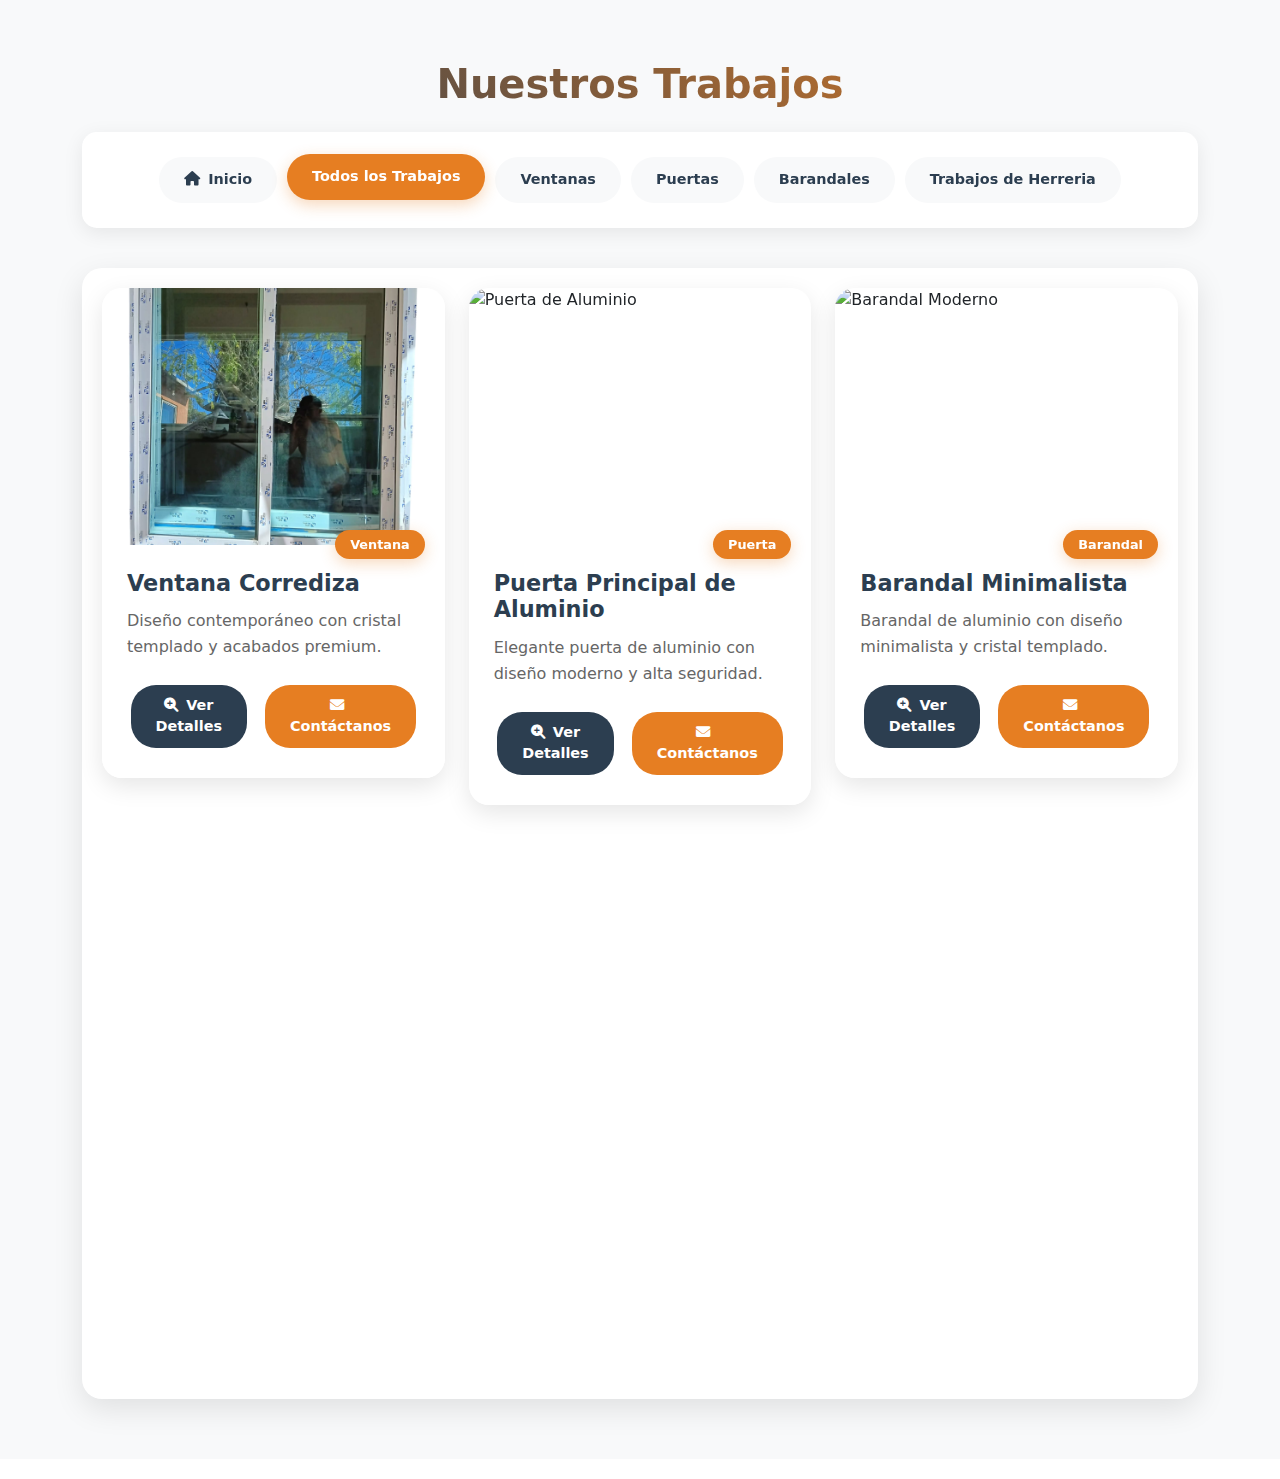
==== aluminios.html @ dc449eac "Se optimizo el filtro" ====
<!DOCTYPE html>
    <html lang="es">
    <head>
        <meta charset="UTF-8">
        <meta name="viewport" content="width=device-width, initial-scale=1.0">
        <title>Catálogo de Trabajos en Aluminio</title>
        <link href="https://cdn.jsdelivr.net/npm/bootstrap@5.3.0/dist/css/bootstrap.min.css" rel="stylesheet">
        <link href="https://unpkg.com/aos@2.3.1/dist/aos.css" rel="stylesheet">
        <link href="https://cdnjs.cloudflare.com/ajax/libs/lightbox2/2.11.3/css/lightbox.min.css" rel="stylesheet">
        <link rel="stylesheet" href="https://cdnjs.cloudflare.com/ajax/libs/font-awesome/6.0.0/css/all.min.css">
        <link rel="stylesheet" href="catalogo.css">
    
    </head>
    <body>

        <section class="catalog-section">
            <div class="container">
                <h2 class="section-title" data-aos="fade-up">Nuestros Trabajos</h2>
                
                <div class="filter-container" data-aos="fade-up">
                    <div class="d-flex justify-content-center flex-wrap">
                        <a href="index.html" class="filter-btn" style="text-decoration: none;">
                            <i class="fas fa-home me-2"></i>Inicio
                        </a>
                        <button class="filter-btn active" data-filter="todos">Todos los Trabajos</button>
                        <button class="filter-btn" data-filter="ventanas">Ventanas</button>
                        <button class="filter-btn" data-filter="puertas">Puertas</button>
                        <button class="filter-btn" data-filter="barandales">Barandales</button>
                        <a href="herrerias.html" class="filter-btn" style="text-decoration: none;">Trabajos de Herreria</a>
                    </div>
                </div>
                
                <div class="catalog-wrapper">
                    <div class="row g-4">
                        <!-- Elemento del catálogo 1 -->
                        <div class="col-lg-4 col-md-6" data-aos="fade-up">
                            <div class="catalog-item" data-category="ventanas">
                                <div class="catalog-img-wrapper">
                                    <img src="img/Aluminio/VentanaCorrediza.jpg" alt="Ventana Moderna" class="catalog-img">
                                </div>
                                <div class="catalog-info">
                                    <span class="catalog-category">Ventana</span>
                                    <h3 class="catalog-title">Ventana Corrediza</h3>
                                    <p class="catalog-description">Diseño contemporáneo con cristal templado y acabados premium.</p>
                                    <div class="d-flex justify-content-center gap-2">
                                        <button class="btn btn-action btn-details" data-bs-toggle="modal" data-bs-target="#detallesModal1">
                                            <i class="fas fa-search-plus me-2"></i>Ver Detalles
                                        </button>
                                        <button class="btn btn-action btn-contact" data-bs-toggle="modal" data-bs-target="#contactoModal">
                                            <i class="fas fa-envelope me-2"></i>Contáctanos
                                        </button>
                                    </div>
                                </div>
                            </div>
                        </div>

                        <!-- Elemento del catálogo 2 -->
                        <div class="col-lg-4 col-md-6" data-aos="fade-up">
                            <div class="catalog-item" data-category="puertas">
                                <div class="catalog-img-wrapper">
                                    <img src="img/puerta1.jpg" alt="Puerta de Aluminio" class="catalog-img">
                                </div>
                                <div class="catalog-info">
                                    <span class="catalog-category">Puerta</span>
                                    <h3 class="catalog-title">Puerta Principal de Aluminio</h3>
                                    <p class="catalog-description">Elegante puerta de aluminio con diseño moderno y alta seguridad.</p>
                                    <div class="d-flex justify-content-center gap-2">
                                        <button class="btn btn-action btn-details" data-bs-toggle="modal" data-bs-target="#detallesModal2">
                                            <i class="fas fa-search-plus me-2"></i>Ver Detalles
                                        </button>
                                        <button class="btn btn-action btn-contact" data-bs-toggle="modal" data-bs-target="#contactoModal">
                                            <i class="fas fa-envelope me-2"></i>Contáctanos
                                        </button>
                                    </div>
                                </div>
                            </div>
                        </div>

                        <!-- Elemento del catálogo 3 -->
                        <div class="col-lg-4 col-md-6" data-aos="fade-up">
                            <div class="catalog-item" data-category="barandales">
                                <div class="catalog-img-wrapper">
                                    <img src="img/barandal1.jpg" alt="Barandal Moderno" class="catalog-img">
                                </div>
                                <div class="catalog-info">
                                    <span class="catalog-category">Barandal</span>
                                    <h3 class="catalog-title">Barandal Minimalista</h3>
                                    <p class="catalog-description">Barandal de aluminio con diseño minimalista y cristal templado.</p>
                                    <div class="d-flex justify-content-center gap-2">
                                        <button class="btn btn-action btn-details" data-bs-toggle="modal" data-bs-target="#detallesModal3">
                                            <i class="fas fa-search-plus me-2"></i>Ver Detalles
                                        </button>
                                        <button class="btn btn-action btn-contact" data-bs-toggle="modal" data-bs-target="#contactoModal3">
                                            <i class="fas fa-envelope me-2"></i>Contáctanos
                                        </button>
                                    </div>
                                </div>
                            </div>
                        </div>

                        <!-- Elemento del catálogo 4 -->    
                        <div class="col-lg-4 col-md-6" data-aos="fade-up">
                            <div class="catalog-item" data-category="barandales">
                                <div class="catalog-img-wrapper">
                                    <img src="img/barandal1.jpg" alt="Barandal Moderno" class="catalog-img">
                                </div>
                                <div class="catalog-info">
                                    <span class="catalog-category">Barandal</span>
                                    <h3 class="catalog-title">Puerta 1</h3>
                                    <p class="catalog-description">Barandal de aluminio con diseño minimalista y cristal templado.</p>
                                    <div class="d-flex justify-content-center gap-2">
                                        <button class="btn btn-action btn-details" data-bs-toggle="modal" data-bs-target="#detallesModal4">
                                            <i class="fas fa-search-plus me-2"></i>Ver Detalles
                                        </button>
                                        <button class="btn btn-action btn-contact" data-bs-toggle="modal" data-bs-target="#contactoModal4">
                                            <i class="fas fa-envelope me-2"></i>Contáctanos
                                        </button>
                                    </div>
                                </div>
                            </div>
                        </div>
                        <!--Elemento del catálogo 5-->
                        <div class="col-lg-4 col-md-6" data-aos="fade-up">
                            <div class="catalog-item" data-category="barandales">
                                <div class="catalog-img-wrapper">
                                    <img src="img/barandal1.jpg" alt="Barandal Moderno" class="catalog-img">
                                </div>
                                <div class="catalog-info">
                                    <span class="catalog-category">Ventana</span>
                                    <h3 class="catalog-title">Ventana</h3>
                                    <p class="catalog-description">Ventana de aluminio con diseño minimalista y cristal templado.</p>
                                    <div class="d-flex justify-content-center gap-2">
                                        <button class="btn btn-action btn-details" data-bs-toggle="modal" data-bs-target="#detallesModal5">
                                            <i class="fas fa-search-plus me-2"></i>Ver Detalles
                                        </button>
                                        <button class="btn btn-action btn-contact" data-bs-toggle="modal" data-bs-target="#contactoModal5">
                                            <i class="fas fa-envelope me-2"></i>Contáctanos
                                        </button>
                                    </div>
                                </div>
                            </div>
                        </div>

                    </div>
                </div>
            </div>
        </section>

        <!-- Modal de Detalles -->
        <div class="modal fade" id="detallesModal1" tabindex="-1">
            <div class="modal-dialog modal-lg modal-dialog-centered">
                <div class="modal-content">
                    <div class="modal-header">
                        <h5 class="modal-title"><i class="fas fa-info-circle me-2"></i>Ventana Moderna - Especificaciones</h5>
                        <button type="button" class="btn-close btn-close-white" data-bs-dismiss="modal"></button>
                    </div>
                    <div class="modal-body">
                        <div class="modal-img-container">
                            <img src="img/Aluminio/VentanaCorrediza.jpg" alt="Ventana Moderna" class="modal-img">
                        </div>
                        <h6 class="fw-bold mb-4">Características Principales:</h6>
                        <ul class="specs-list">
                            <li>Material: Aluminio anodizado serie 3000</li>
                            <li>Cristal templado de 6mm con filtro UV</li>
                            <li>Sistema de cierre hermético de alta seguridad</li>
                            <li>Medidas personalizables según necesidades</li>
                            <li>Garantía extendida de 5 años</li>
                            <li>Instalación profesional incluida</li>
                        </ul>
                    </div>
                </div>
            </div>
        </div>

        <!-- Modal de Detalles 2 -->
        <div class="modal fade" id="detallesModal2" tabindex="-1">
            <div class="modal-dialog modal-lg modal-dialog-centered">
                <div class="modal-content">
                    <div class="modal-header">
                        <h5 class="modal-title"><i class="fas fa-info-circle me-2"></i>Puerta Principal - Especificaciones</h5>
                        <button type="button" class="btn-close btn-close-white" data-bs-dismiss="modal"></button>
                    </div>
                    <div class="modal-body">
                        <div class="modal-img-container">
                            <img src="img/puerta1.jpg" alt="Puerta de Aluminio" class="modal-img">
                        </div>
                        <h6 class="fw-bold mb-4">Características Principales:</h6>
                        <ul class="specs-list">
                            <li>Material: Aluminio reforzado de alta resistencia</li>
                            <li>Cerradura de seguridad multipunto</li>
                            <li>Diseño personalizable</li>
                            <li>Acabado resistente a la intemperie</li>
                            <li>Garantía de 3 años</li>
                            <li>Instalación incluida</li>
                        </ul>
                    </div>
                </div>
            </div>
        </div>

        <!-- Modal de Detalles 3 -->
        <div class="modal fade" id="detallesModal3" tabindex="-1">
            <div class="modal-dialog modal-lg modal-dialog-centered">
                <div class="modal-content">
                    <div class="modal-header">
                        <h5 class="modal-title"><i class="fas fa-info-circle me-2"></i>Barandal Minimalista - Especificaciones</h5>
                        <button type="button" class="btn-close btn-close-white" data-bs-dismiss="modal"></button>
                    </div>
                    <div class="modal-body">
                        <div class="modal-img-container">
                            <img src="img/barandal1.jpg" alt="Barandal Moderno" class="modal-img">
                        </div>
                        <h6 class="fw-bold mb-4">Características Principales:</h6>
                        <ul class="specs-list">
                            <li>Aluminio de alta calidad</li>
                            <li>Cristal templado de seguridad</li>
                            <li>Diseño personalizable</li>
                            <li>Acabado resistente a la corrosión</li>
                            <li>Garantía de 2 años</li>
                            <li>Instalación profesional</li>
                        </ul>
                    </div>
                </div>
            </div>
        </div>

        <!-- Modal de Detalles 4 -->
        <div class="modal fade" id="detallesModal4" tabindex="-1">
            <div class="modal-dialog modal-lg modal-dialog-centered">
                <div class="modal-content">
                    <div class="modal-header">
                        <h5 class="modal-title"><i class="fas fa-info-circle me-2"></i>Barandal Minimalista - Especificaciones</h5>
                        <button type="button" class="btn-close btn-close-white" data-bs-dismiss="modal"></button>
                    </div>
                    <div class="modal-body">
                        <div class="modal-img-container">
                            <img src="img/barandal1.jpg" alt="Barandal Moderno" class="modal-img">
                        </div>
                        <h6 class="fw-bold mb-4">Características Principales:</h6>
                        <ul class="specs-list">
                            <li>Aluminio de alta calidad</li>
                            <li>Cristal templado de seguridad</li>
                            <li>Diseño personalizable</li>
                            <li>Acabado resistente a la corrosión</li>
                            <li>Garantía de 2 años</li>
                            <li>Instalación profesional</li>
                        </ul>
                    </div>
                </div>
            </div>
        </div>

        <!-- Modal de Detalles 5 -->
        <div class="modal fade" id="detallesModal5" tabindex="-1">
            <div class="modal-dialog modal-lg modal-dialog-centered">
                <div class="modal-content">
                    <div class="modal-header">
                        <h5 class="modal-title"><i class="fas fa-info-circle me-2"></i>Barandal Minimalista - Especificaciones</h5>
                        <button type="button" class="btn-close btn-close-white" data-bs-dismiss="modal"></button>
                    </div>
                    <div class="modal-body">
                        <div class="modal-img-container">
                            <img src="img/barandal1.jpg" alt="Barandal Moderno" class="modal-img">
                        </div>
                        <h6 class="fw-bold mb-4">Características Principales:</h6>
                        <ul class="specs-list">
                            <li>Ventana de Aluminio de alta calidad</li>
                            <li>Cristal templado de seguridad</li>
                            <li>Diseño personalizable</li>
                            <li>Acabado resistente a la corrosión</li>
                            <li>Garantía de 2 años</li>
                            <li>Instalación profesional</li>
                        </ul>
                    </div>
                </div>
            </div>
        </div>

        <!-- Modal de Contacto -->
        <div class="modal fade" id="contactoModal" tabindex="-1">
            <div class="modal-dialog modal-dialog-centered">
                <div class="modal-content">
                    <div class="modal-header">
                        <h5 class="modal-title"><i class="fas fa-handshake me-2"></i>Conecta con Nosotros</h5>
                        <button type="button" class="btn-close btn-close-white" data-bs-dismiss="modal"></button>
                    </div>
                    <div class="modal-body text-center">
                        <p class="lead mb-4">Elige tu medio preferido para contactarnos:</p>
                        <div class="social-links">
                            <a href="https://facebook.com/tuempresa" target="_blank" title="Facebook">
                                <i class="fab fa-facebook-f"></i>
                            </a>
                            <a href="https://instagram.com/tuempresa" target="_blank" title="Instagram">
                                <i class="fab fa-instagram"></i>
                            </a>
                            <a href="https://wa.me/1234567890" target="_blank" title="WhatsApp">
                                <i class="fab fa-whatsapp"></i>
                            </a>
                            <a href="mailto:contacto@tuempresa.com" title="Email">
                                <i class="far fa-envelope"></i>
                            </a>
                        </div>
                    </div>
                </div>
            </div>
        </div>

        <script src="https://cdn.jsdelivr.net/npm/bootstrap@5.3.0/dist/js/bootstrap.bundle.min.js"></script>
        <script src="https://unpkg.com/aos@2.3.1/dist/aos.js"></script>
        <script src="https://cdn.jsdelivr.net/npm/bootstrap@5.3.0/dist/js/bootstrap.bundle.min.js"></script>

        <script src="catalogo.js"></script>
        
    
    </body>
    </html>
---- catalogo.css ----
:root {
    --primary-color: #2c3e50;
    --secondary-color: #e67e22;
    --accent-color: #3498db;
    --light-bg: #f8f9fa;
    --dark-bg: #2c3e50;
}

.catalog-section {
    padding: 60px 0;
    background: var(--light-bg);
}

.section-title {
    font-size: 2.5rem;
    font-weight: 700;
    margin-bottom: 1.5rem;
    background: linear-gradient(45deg, var(--primary-color), var(--secondary-color));
    background-clip: text;
    -webkit-background-clip: text;
    -webkit-text-fill-color: transparent;
    text-align: center;
}

.catalog-wrapper {
    padding: 20px;
    border-radius: 20px;
    background: white;
    box-shadow: 0 10px 30px rgba(0,0,0,0.1);
}

.catalog-item {
    margin-bottom: 30px;
    transition: all 0.5s cubic-bezier(0.4, 0, 0.2, 1);
    border-radius: 20px;
    overflow: hidden;
    box-shadow: 0 8px 25px rgba(0,0,0,0.1);
    background: white;
    position: relative;
}

.catalog-item:hover {
    transform: translateY(-15px);
    box-shadow: 0 15px 35px rgba(0,0,0,0.2);
}

.catalog-img-wrapper {
    position: relative;
    overflow: hidden;
    padding-top: 75%;
}

.catalog-img {
    position: absolute;
    top: 0;
    left: 0;
    width: 100%;
    height: 100%;
    object-fit: cover;
    transition: transform 0.8s cubic-bezier(0.4, 0, 0.2, 1);
}

.catalog-item:hover .catalog-img {
    transform: scale(1.1);
}

.catalog-info {
    padding: 25px;
    background: white;
    position: relative;
}

.catalog-category {
    position: absolute;
    top: -15px;
    right: 20px;
    background: var(--secondary-color);
    color: white;
    padding: 5px 15px;
    border-radius: 20px;
    font-size: 0.8rem;
    font-weight: 600;
    box-shadow: 0 4px 15px rgba(230,126,34,0.3);
}

.catalog-title {
    font-size: 1.4rem;
    margin-bottom: 12px;
    color: var(--primary-color);
    font-weight: 700;
}

.catalog-description {
    color: #666;
    font-size: 1rem;
    line-height: 1.6;
    margin-bottom: 20px;
}


.filter-container {
    padding: 20px;
    margin-bottom: 40px;
    background: white;
    border-radius: 15px;
    box-shadow: 0 5px 20px rgba(0,0,0,0.08);
}

.filter-btn {
    margin: 5px;
    padding: 12px 25px;
    border: none;
    border-radius: 30px;
    background: var(--light-bg);
    color: var(--primary-color);
    transition: all 0.4s cubic-bezier(0.4, 0, 0.2, 1);
    font-weight: 600;
    font-size: 0.9rem;
}

.filter-btn:hover, .filter-btn.active {
    background: var(--secondary-color);
    color: white;
    transform: translateY(-3px);
    box-shadow: 0 5px 15px rgba(230,126,34,0.3);
}

.btn-action {
    padding: 10px 25px;
    border-radius: 25px;
    transition: all 0.4s cubic-bezier(0.4, 0, 0.2, 1);
    margin: 5px;
    font-weight: 600;
    font-size: 0.9rem;
    border: none;
}

.btn-details {
    background: var(--primary-color);
    color: white;
}

.btn-details:hover {
    background: var(--accent-color);
    transform: translateY(-2px);
    box-shadow: 0 5px 15px rgba(52,152,219,0.3);
}

.btn-contact {
    background: var(--secondary-color);
    color: white;
}

.btn-contact:hover {
    background: #d35400;
    transform: translateY(-2px);
    box-shadow: 0 5px 15px rgba(230,126,34,0.3);
}

.modal-content {
    border-radius: 20px;
    border: none;
    box-shadow: 0 15px 50px rgba(0,0,0,0.2);
}

.modal-header {
    border-bottom: 2px solid #eee;
    padding: 25px 30px;
    background: linear-gradient(45deg, var(--primary-color), var(--accent-color));
    border-radius: 20px 20px 0 0;
    color: white;
}

.modal-body {
    padding: 30px;
}

.social-links {
    display: flex;
    justify-content: center;
    gap: 25px;
    margin-top: 25px;
}

.social-links a {
    font-size: 28px;
    color: var(--primary-color);
    transition: all 0.4s cubic-bezier(0.4, 0, 0.2, 1);
    background: var(--light-bg);
    width: 60px;
    height: 60px;
    border-radius: 50%;
    display: flex;
    align-items: center;
    justify-content: center;
}

.social-links a:hover {
    color: white;
    background: var(--secondary-color);
    transform: translateY(-5px) rotate(360deg);
    box-shadow: 0 8px 20px rgba(230,126,34,0.3);
}

/* Animaciones */
@keyframes fadeInUp {
    from { opacity: 0; transform: translateY(20px); }
    to { opacity: 1; transform: translateY(0); }
}

.animate-fadeInUp {
    animation: fadeInUp 0.6s ease forwards;
}
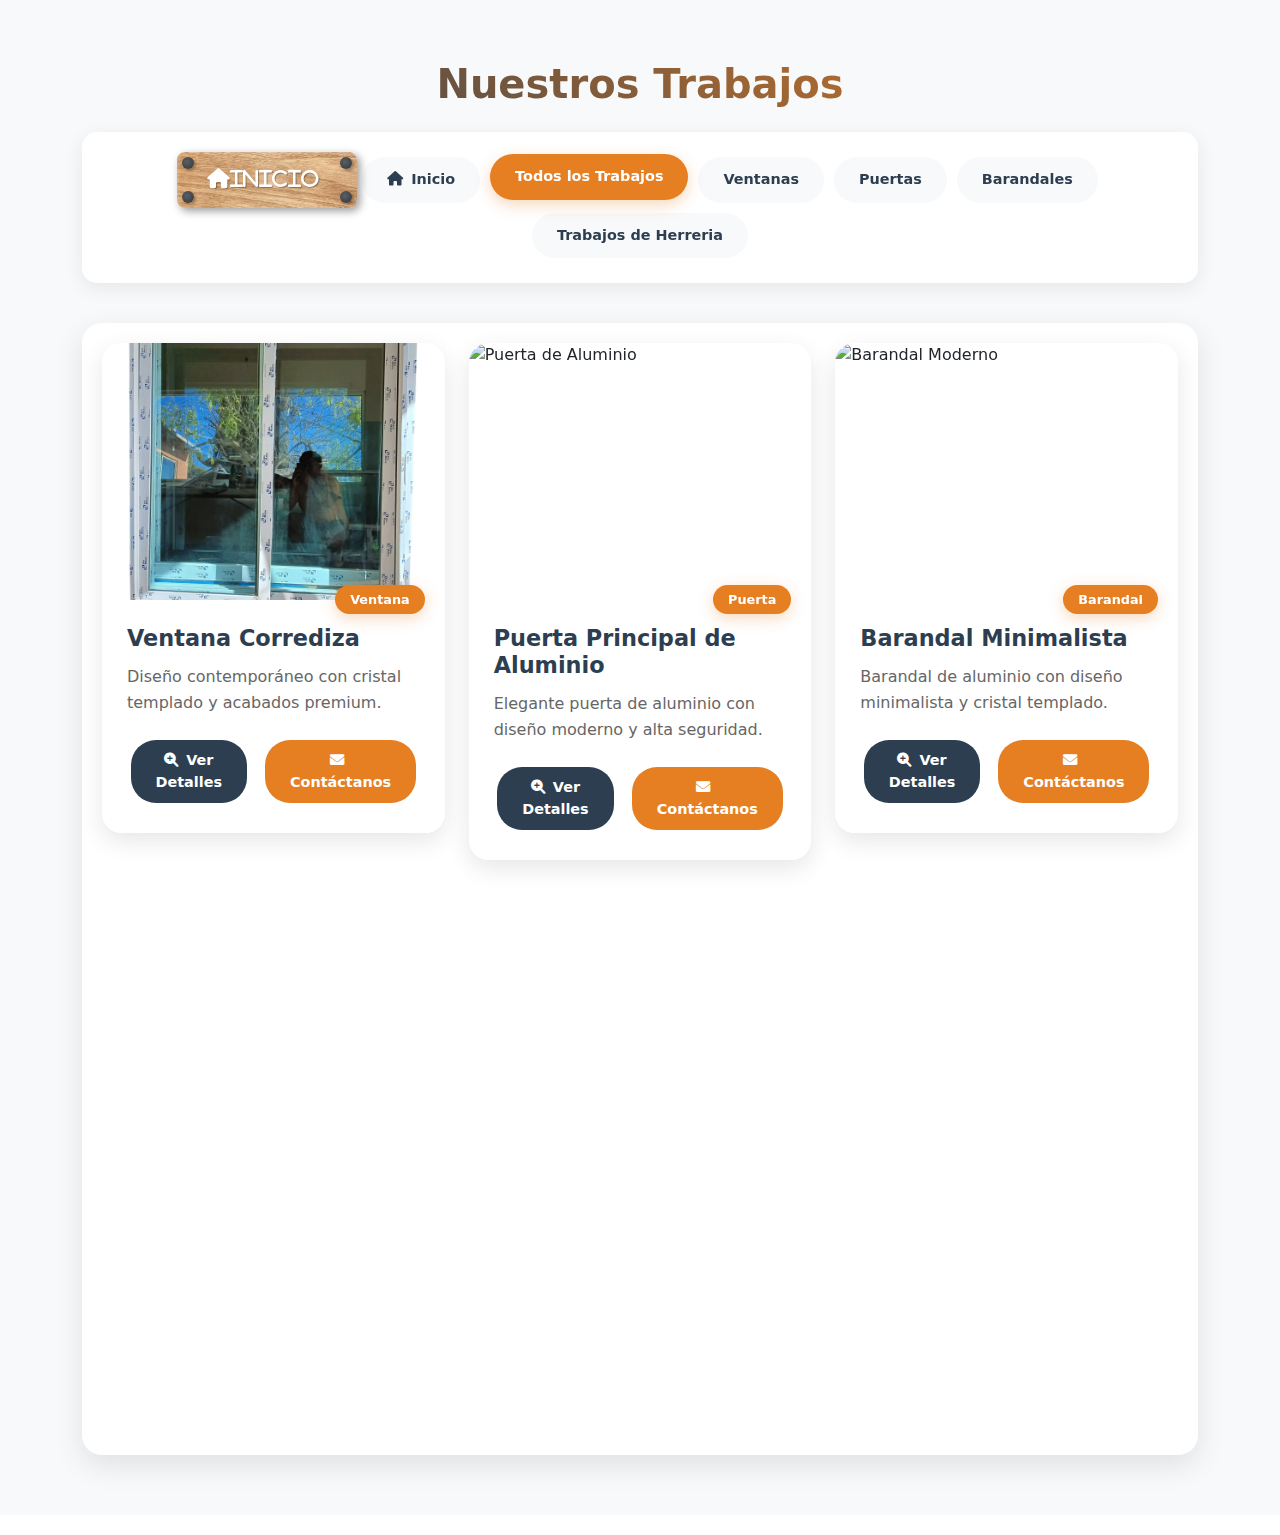
==== commit 7a03022a: "Se le esta dando estilos a los botones de aluminios.html" ====
--- a/aluminios.html
+++ b/aluminios.html
@@ -19,9 +19,19 @@
                 
                 <div class="filter-container" data-aos="fade-up">
                     <div class="d-flex justify-content-center flex-wrap">
-                        <a href="index.html" class="filter-btn" style="text-decoration: none;">
-                            <i class="fas fa-home me-2"></i>Inicio
-                        </a>
+                            <a href="#contacto" class="btn btn-lg btn-wood" data-aos="zoom-in" data-aos-delay="1000">
+                                <span style="position: relative; z-index: 1;"><i class="fas fa-home me-2">Inicio</i></span>
+                                <!-- Textura de acero cepillado -->
+                                <span style="position: absolute; top: 0; left: 0; width: 100%; height: 100%; background: repeating-linear-gradient(45deg, rgba(255,255,255,0.05) 0px, rgba(255,255,255,0.05) 1px, transparent 1px, transparent 2px);"></span>
+                                <!-- Remaches -->
+                                <span style="position: absolute; top: 5px; left: 5px; width: 12px; height: 12px; background: radial-gradient(circle at 40% 40%, #5a6065, #333); border-radius: 50%; box-shadow: 2px 2px 3px rgba(0,0,0,0.3);"></span>
+                                <span style="position: absolute; top: 5px; right: 5px; width: 12px; height: 12px; background: radial-gradient(circle at 40% 40%, #5a6065, #333); border-radius: 50%; box-shadow: 2px 2px 3px rgba(0,0,0,0.3);"></span>
+                                <span style="position: absolute; bottom: 5px; left: 5px; width: 12px; height: 12px; background: radial-gradient(circle at 40% 40%, #5a6065, #333); border-radius: 50%; box-shadow: 2px 2px 3px rgba(0,0,0,0.3);"></span>
+                                <span style="position: absolute; bottom: 5px; right: 5px; width: 12px; height: 12px; background: radial-gradient(circle at 40% 40%, #5a6065, #333); border-radius: 50%; box-shadow: 2px 2px 3px rgba(0,0,0,0.3);"></span>
+                            </a>
+                            <a href="index.html" class="filter-btn" style="text-decoration: none;">
+                                <i class="fas fa-home me-2"></i>Inicio
+                            </a>
                         <button class="filter-btn active" data-filter="todos">Todos los Trabajos</button>
                         <button class="filter-btn" data-filter="ventanas">Ventanas</button>
                         <button class="filter-btn" data-filter="puertas">Puertas</button>
--- a/catalogo.css
+++ b/catalogo.css
@@ -211,3 +211,20 @@
 .animate-fadeInUp {
     animation: fadeInUp 0.6s ease forwards;
 }
+.btn-wood {
+    background: url('res/btn/TexturaMadera.jpg') no-repeat center center;
+    background-size: cover;
+    color: #fff;
+    border: none;
+    box-shadow: 3px 3px 8px rgba(0, 0, 0, 0.4), inset 1px 1px 3px rgba(255, 255, 255, 0.3);
+    text-shadow: 1px 1px 1px rgba(0, 0, 0, 0.3);
+    font-weight: bold;
+    border-radius: 8px;
+    padding: 12px 30px;
+    position: relative;
+    overflow: hidden;
+}
+
+.btn-wood .btn-click-animation {
+    animation: click-animation 0.6s ease;
+}
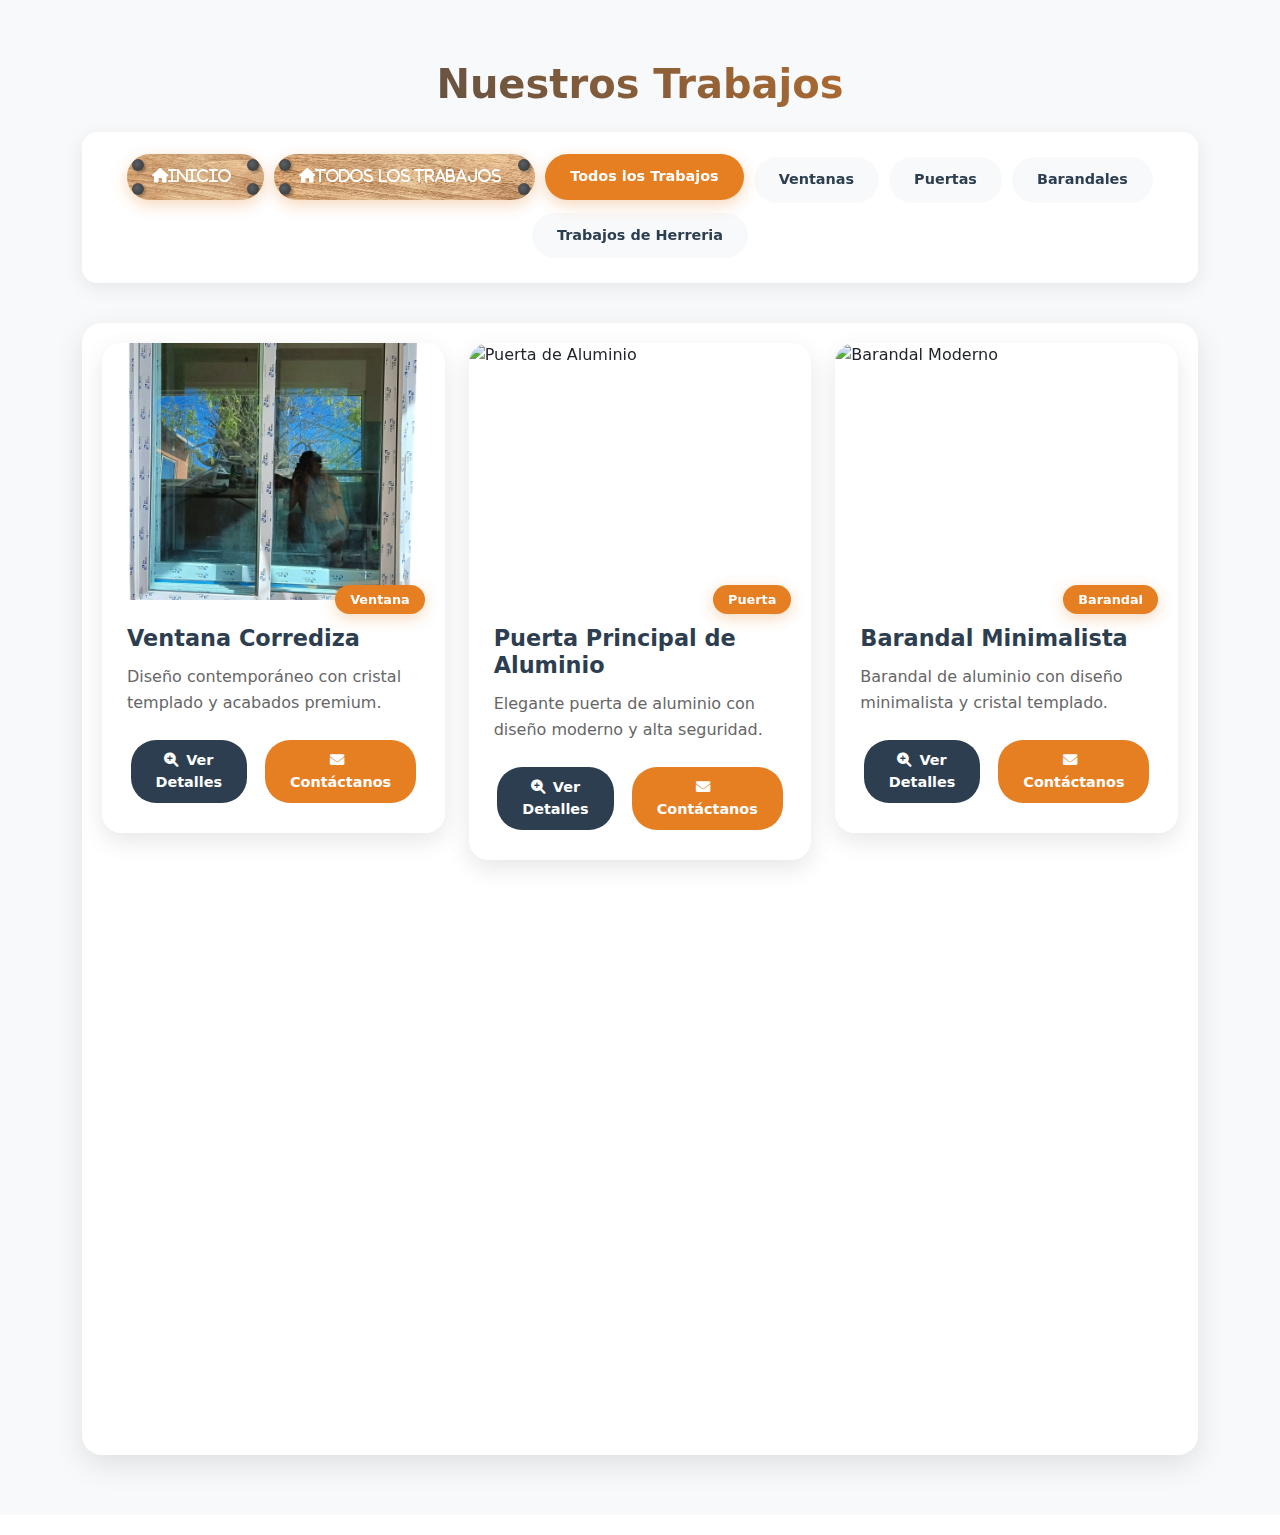
==== commit 9dcf586a: "Se mejoraron dos botonea" ====
--- a/aluminios.html
+++ b/aluminios.html
@@ -19,19 +19,41 @@
                 
                 <div class="filter-container" data-aos="fade-up">
                     <div class="d-flex justify-content-center flex-wrap">
-                            <a href="#contacto" class="btn btn-lg btn-wood" data-aos="zoom-in" data-aos-delay="1000">
-                                <span style="position: relative; z-index: 1;"><i class="fas fa-home me-2">Inicio</i></span>
-                                <!-- Textura de acero cepillado -->
-                                <span style="position: absolute; top: 0; left: 0; width: 100%; height: 100%; background: repeating-linear-gradient(45deg, rgba(255,255,255,0.05) 0px, rgba(255,255,255,0.05) 1px, transparent 1px, transparent 2px);"></span>
-                                <!-- Remaches -->
-                                <span style="position: absolute; top: 5px; left: 5px; width: 12px; height: 12px; background: radial-gradient(circle at 40% 40%, #5a6065, #333); border-radius: 50%; box-shadow: 2px 2px 3px rgba(0,0,0,0.3);"></span>
-                                <span style="position: absolute; top: 5px; right: 5px; width: 12px; height: 12px; background: radial-gradient(circle at 40% 40%, #5a6065, #333); border-radius: 50%; box-shadow: 2px 2px 3px rgba(0,0,0,0.3);"></span>
-                                <span style="position: absolute; bottom: 5px; left: 5px; width: 12px; height: 12px; background: radial-gradient(circle at 40% 40%, #5a6065, #333); border-radius: 50%; box-shadow: 2px 2px 3px rgba(0,0,0,0.3);"></span>
-                                <span style="position: absolute; bottom: 5px; right: 5px; width: 12px; height: 12px; background: radial-gradient(circle at 40% 40%, #5a6065, #333); border-radius: 50%; box-shadow: 2px 2px 3px rgba(0,0,0,0.3);"></span>
-                            </a>
-                            <a href="index.html" class="filter-btn" style="text-decoration: none;">
-                                <i class="fas fa-home me-2"></i>Inicio
-                            </a>
+                        
+                        <a href="index.html"><button class="filter-btn active" data-filter="todos" style="position: relative; overflow: hidden; background-image: url('res/btn/TexturaMadera.jpg'); background-size: cover; background-position: center; background-repeat: no-repeat;">
+                            <span style="position: relative; z-index: 1;">
+                                <i class="fas fa-home me-2">inicio</i>
+                            </span>
+                        
+                            <!-- Textura de acero cepillado -->
+                            <span style="position: absolute; top: 0; left: 0; width: 100%; height: 100%; background: repeating-linear-gradient(45deg, rgba(255,255,255,0.05) 0px, rgba(255,255,255,0.05) 1px, transparent 1px, transparent 2px); z-index: 0;"></span>
+                        
+                            <!-- Remaches -->
+                            <span style="position: absolute; top: 5px; left: 5px; width: 12px; height: 12px; background: radial-gradient(circle at 40% 40%, #5a6065, #333); border-radius: 50%; box-shadow: 2px 2px 3px rgba(0,0,0,0.3); z-index: 1;"></span>
+                            <span style="position: absolute; top: 5px; right: 5px; width: 12px; height: 12px; background: radial-gradient(circle at 40% 40%, #5a6065, #333); border-radius: 50%; box-shadow: 2px 2px 3px rgba(0,0,0,0.3); z-index: 1;"></span>
+                            <span style="position: absolute; bottom: 5px; left: 5px; width: 12px; height: 12px; background: radial-gradient(circle at 40% 40%, #5a6065, #333); border-radius: 50%; box-shadow: 2px 2px 3px rgba(0,0,0,0.3); z-index: 1;"></span>
+                            <span style="position: absolute; bottom: 5px; right: 5px; width: 12px; height: 12px; background: radial-gradient(circle at 40% 40%, #5a6065, #333); border-radius: 50%; box-shadow: 2px 2px 3px rgba(0,0,0,0.3); z-index: 1;"></span>
+                        </button></a>
+
+
+                        <button class="filter-btn active" data-filter="todos" style="position: relative; overflow: hidden; background-image: url('res/btn/TexturaMadera.jpg'); background-size: cover; background-position: center; background-repeat: no-repeat;">
+                            <span style="position: relative; z-index: 1;">
+                                <i class="fas fa-home me-2">Todos los Trabajos</i>
+                            </span>
+                        
+                            <!-- Textura de acero cepillado -->
+                            <span style="position: absolute; top: 0; left: 0; width: 100%; height: 100%; background: repeating-linear-gradient(45deg, rgba(255,255,255,0.05) 0px, rgba(255,255,255,0.05) 1px, transparent 1px, transparent 2px); z-index: 0;"></span>
+                        
+                            <!-- Remaches -->
+                            <span style="position: absolute; top: 5px; left: 5px; width: 12px; height: 12px; background: radial-gradient(circle at 40% 40%, #5a6065, #333); border-radius: 50%; box-shadow: 2px 2px 3px rgba(0,0,0,0.3); z-index: 1;"></span>
+                            <span style="position: absolute; top: 5px; right: 5px; width: 12px; height: 12px; background: radial-gradient(circle at 40% 40%, #5a6065, #333); border-radius: 50%; box-shadow: 2px 2px 3px rgba(0,0,0,0.3); z-index: 1;"></span>
+                            <span style="position: absolute; bottom: 5px; left: 5px; width: 12px; height: 12px; background: radial-gradient(circle at 40% 40%, #5a6065, #333); border-radius: 50%; box-shadow: 2px 2px 3px rgba(0,0,0,0.3); z-index: 1;"></span>
+                            <span style="position: absolute; bottom: 5px; right: 5px; width: 12px; height: 12px; background: radial-gradient(circle at 40% 40%, #5a6065, #333); border-radius: 50%; box-shadow: 2px 2px 3px rgba(0,0,0,0.3); z-index: 1;"></span>
+                        </button>
+                        
+
+                        
+                         
                         <button class="filter-btn active" data-filter="todos">Todos los Trabajos</button>
                         <button class="filter-btn" data-filter="ventanas">Ventanas</button>
                         <button class="filter-btn" data-filter="puertas">Puertas</button>
--- a/catalogo.css
+++ b/catalogo.css
@@ -4,6 +4,12 @@
     --accent-color: #3498db;
     --light-bg: #f8f9fa;
     --dark-bg: #2c3e50;
+}
+
+* {
+    margin: 0;
+    padding: 0;
+    box-sizing: border-box;
 }
 
 .catalog-section {
@@ -26,22 +32,22 @@
     padding: 20px;
     border-radius: 20px;
     background: white;
-    box-shadow: 0 10px 30px rgba(0,0,0,0.1);
+    box-shadow: 0 10px 30px rgba(0, 0, 0, 0.1);
 }
 
 .catalog-item {
     margin-bottom: 30px;
-    transition: all 0.5s cubic-bezier(0.4, 0, 0.2, 1);
     border-radius: 20px;
     overflow: hidden;
-    box-shadow: 0 8px 25px rgba(0,0,0,0.1);
-    background: white;
-    position: relative;
+    background: white;
+    position: relative;
+    transition: transform 0.3s ease, box-shadow 0.3s ease;
+    box-shadow: 0 8px 25px rgba(0, 0, 0, 0.1);
 }
 
 .catalog-item:hover {
     transform: translateY(-15px);
-    box-shadow: 0 15px 35px rgba(0,0,0,0.2);
+    box-shadow: 0 15px 35px rgba(0, 0, 0, 0.2);
 }
 
 .catalog-img-wrapper {
@@ -80,7 +86,7 @@
     border-radius: 20px;
     font-size: 0.8rem;
     font-weight: 600;
-    box-shadow: 0 4px 15px rgba(230,126,34,0.3);
+    box-shadow: 0 4px 15px rgba(230, 126, 34, 0.3);
 }
 
 .catalog-title {
@@ -97,13 +103,12 @@
     margin-bottom: 20px;
 }
 
-
 .filter-container {
     padding: 20px;
     margin-bottom: 40px;
     background: white;
     border-radius: 15px;
-    box-shadow: 0 5px 20px rgba(0,0,0,0.08);
+    box-shadow: 0 5px 20px rgba(0, 0, 0, 0.08);
 }
 
 .filter-btn {
@@ -113,22 +118,23 @@
     border-radius: 30px;
     background: var(--light-bg);
     color: var(--primary-color);
-    transition: all 0.4s cubic-bezier(0.4, 0, 0.2, 1);
+    transition: background 0.3s ease, transform 0.3s ease;
     font-weight: 600;
     font-size: 0.9rem;
 }
 
-.filter-btn:hover, .filter-btn.active {
+.filter-btn:hover,
+.filter-btn.active {
     background: var(--secondary-color);
     color: white;
     transform: translateY(-3px);
-    box-shadow: 0 5px 15px rgba(230,126,34,0.3);
+    box-shadow: 0 5px 15px rgba(230, 126, 34, 0.3);
 }
 
 .btn-action {
     padding: 10px 25px;
     border-radius: 25px;
-    transition: all 0.4s cubic-bezier(0.4, 0, 0.2, 1);
+    transition: transform 0.3s ease;
     margin: 5px;
     font-weight: 600;
     font-size: 0.9rem;
@@ -143,7 +149,7 @@
 .btn-details:hover {
     background: var(--accent-color);
     transform: translateY(-2px);
-    box-shadow: 0 5px 15px rgba(52,152,219,0.3);
+    box-shadow: 0 5px 15px rgba(52, 152, 219, 0.3);
 }
 
 .btn-contact {
@@ -154,13 +160,13 @@
 .btn-contact:hover {
     background: #d35400;
     transform: translateY(-2px);
-    box-shadow: 0 5px 15px rgba(230,126,34,0.3);
+    box-shadow: 0 5px 15px rgba(230, 126, 34, 0.3);
 }
 
 .modal-content {
     border-radius: 20px;
     border: none;
-    box-shadow: 0 15px 50px rgba(0,0,0,0.2);
+    box-shadow: 0 15px 50px rgba(0, 0, 0, 0.2);
 }
 
 .modal-header {
@@ -199,20 +205,26 @@
     color: white;
     background: var(--secondary-color);
     transform: translateY(-5px) rotate(360deg);
-    box-shadow: 0 8px 20px rgba(230,126,34,0.3);
+    box-shadow: 0 8px 20px rgba(230, 126, 34, 0.3);
 }
 
 /* Animaciones */
 @keyframes fadeInUp {
-    from { opacity: 0; transform: translateY(20px); }
-    to { opacity: 1; transform: translateY(0); }
+    from {
+        opacity: 0;
+        transform: translateY(20px);
+    }
+    to {
+        opacity: 1;
+        transform: translateY(0);
+    }
 }
 
 .animate-fadeInUp {
     animation: fadeInUp 0.6s ease forwards;
 }
+
 .btn-wood {
-    background: url('res/btn/TexturaMadera.jpg') no-repeat center center;
     background-size: cover;
     color: #fff;
     border: none;
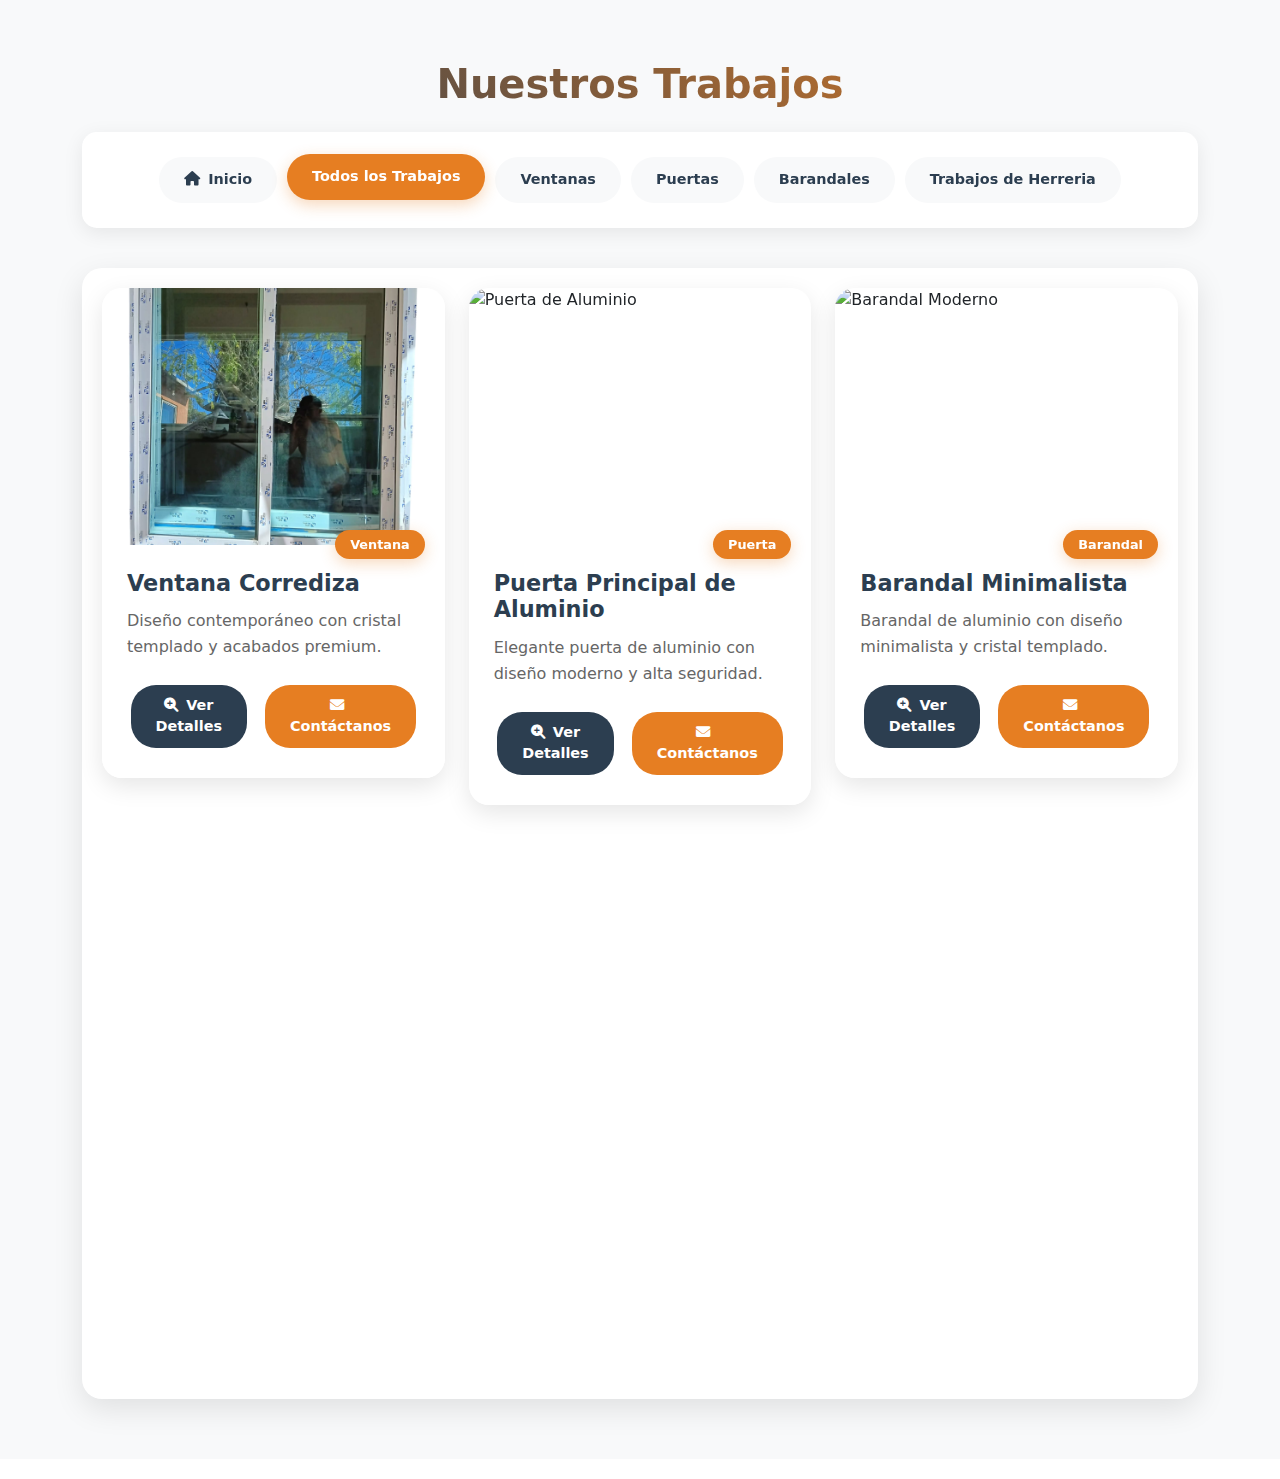
==== commit b08a7971: "Se mejoraron algunas cosas mas" ====
--- a/aluminios.html
+++ b/aluminios.html
@@ -19,41 +19,9 @@
                 
                 <div class="filter-container" data-aos="fade-up">
                     <div class="d-flex justify-content-center flex-wrap">
-                        
-                        <a href="index.html"><button class="filter-btn active" data-filter="todos" style="position: relative; overflow: hidden; background-image: url('res/btn/TexturaMadera.jpg'); background-size: cover; background-position: center; background-repeat: no-repeat;">
-                            <span style="position: relative; z-index: 1;">
-                                <i class="fas fa-home me-2">inicio</i>
-                            </span>
-                        
-                            <!-- Textura de acero cepillado -->
-                            <span style="position: absolute; top: 0; left: 0; width: 100%; height: 100%; background: repeating-linear-gradient(45deg, rgba(255,255,255,0.05) 0px, rgba(255,255,255,0.05) 1px, transparent 1px, transparent 2px); z-index: 0;"></span>
-                        
-                            <!-- Remaches -->
-                            <span style="position: absolute; top: 5px; left: 5px; width: 12px; height: 12px; background: radial-gradient(circle at 40% 40%, #5a6065, #333); border-radius: 50%; box-shadow: 2px 2px 3px rgba(0,0,0,0.3); z-index: 1;"></span>
-                            <span style="position: absolute; top: 5px; right: 5px; width: 12px; height: 12px; background: radial-gradient(circle at 40% 40%, #5a6065, #333); border-radius: 50%; box-shadow: 2px 2px 3px rgba(0,0,0,0.3); z-index: 1;"></span>
-                            <span style="position: absolute; bottom: 5px; left: 5px; width: 12px; height: 12px; background: radial-gradient(circle at 40% 40%, #5a6065, #333); border-radius: 50%; box-shadow: 2px 2px 3px rgba(0,0,0,0.3); z-index: 1;"></span>
-                            <span style="position: absolute; bottom: 5px; right: 5px; width: 12px; height: 12px; background: radial-gradient(circle at 40% 40%, #5a6065, #333); border-radius: 50%; box-shadow: 2px 2px 3px rgba(0,0,0,0.3); z-index: 1;"></span>
-                        </button></a>
-
-
-                        <button class="filter-btn active" data-filter="todos" style="position: relative; overflow: hidden; background-image: url('res/btn/TexturaMadera.jpg'); background-size: cover; background-position: center; background-repeat: no-repeat;">
-                            <span style="position: relative; z-index: 1;">
-                                <i class="fas fa-home me-2">Todos los Trabajos</i>
-                            </span>
-                        
-                            <!-- Textura de acero cepillado -->
-                            <span style="position: absolute; top: 0; left: 0; width: 100%; height: 100%; background: repeating-linear-gradient(45deg, rgba(255,255,255,0.05) 0px, rgba(255,255,255,0.05) 1px, transparent 1px, transparent 2px); z-index: 0;"></span>
-                        
-                            <!-- Remaches -->
-                            <span style="position: absolute; top: 5px; left: 5px; width: 12px; height: 12px; background: radial-gradient(circle at 40% 40%, #5a6065, #333); border-radius: 50%; box-shadow: 2px 2px 3px rgba(0,0,0,0.3); z-index: 1;"></span>
-                            <span style="position: absolute; top: 5px; right: 5px; width: 12px; height: 12px; background: radial-gradient(circle at 40% 40%, #5a6065, #333); border-radius: 50%; box-shadow: 2px 2px 3px rgba(0,0,0,0.3); z-index: 1;"></span>
-                            <span style="position: absolute; bottom: 5px; left: 5px; width: 12px; height: 12px; background: radial-gradient(circle at 40% 40%, #5a6065, #333); border-radius: 50%; box-shadow: 2px 2px 3px rgba(0,0,0,0.3); z-index: 1;"></span>
-                            <span style="position: absolute; bottom: 5px; right: 5px; width: 12px; height: 12px; background: radial-gradient(circle at 40% 40%, #5a6065, #333); border-radius: 50%; box-shadow: 2px 2px 3px rgba(0,0,0,0.3); z-index: 1;"></span>
-                        </button>
-                        
-
-                        
-                         
+                        <a href="index.html" class="filter-btn" style="text-decoration: none;">
+                            <i class="fas fa-home me-2"></i>Inicio
+                        </a>
                         <button class="filter-btn active" data-filter="todos">Todos los Trabajos</button>
                         <button class="filter-btn" data-filter="ventanas">Ventanas</button>
                         <button class="filter-btn" data-filter="puertas">Puertas</button>
@@ -339,8 +307,6 @@
 
         <script src="https://cdn.jsdelivr.net/npm/bootstrap@5.3.0/dist/js/bootstrap.bundle.min.js"></script>
         <script src="https://unpkg.com/aos@2.3.1/dist/aos.js"></script>
-        <script src="https://cdn.jsdelivr.net/npm/bootstrap@5.3.0/dist/js/bootstrap.bundle.min.js"></script>
-
         <script src="catalogo.js"></script>
         
     
--- a/catalogo.css
+++ b/catalogo.css
@@ -4,12 +4,6 @@
     --accent-color: #3498db;
     --light-bg: #f8f9fa;
     --dark-bg: #2c3e50;
-}
-
-* {
-    margin: 0;
-    padding: 0;
-    box-sizing: border-box;
 }
 
 .catalog-section {
@@ -32,28 +26,28 @@
     padding: 20px;
     border-radius: 20px;
     background: white;
-    box-shadow: 0 10px 30px rgba(0, 0, 0, 0.1);
+    box-shadow: 0 10px 30px rgba(0,0,0,0.1);
 }
 
 .catalog-item {
     margin-bottom: 30px;
+    transition: all 0.5s cubic-bezier(0.4, 0, 0.2, 1);
     border-radius: 20px;
     overflow: hidden;
+    box-shadow: 0 8px 25px rgba(0,0,0,0.1);
     background: white;
     position: relative;
-    transition: transform 0.3s ease, box-shadow 0.3s ease;
-    box-shadow: 0 8px 25px rgba(0, 0, 0, 0.1);
 }
 
 .catalog-item:hover {
     transform: translateY(-15px);
-    box-shadow: 0 15px 35px rgba(0, 0, 0, 0.2);
+    box-shadow: 0 15px 35px rgba(0,0,0,0.2);
 }
 
 .catalog-img-wrapper {
     position: relative;
     overflow: hidden;
-    padding-top: 75%;
+    padding-top: 75%; /* Aspect ratio 4:3 */
 }
 
 .catalog-img {
@@ -86,7 +80,7 @@
     border-radius: 20px;
     font-size: 0.8rem;
     font-weight: 600;
-    box-shadow: 0 4px 15px rgba(230, 126, 34, 0.3);
+    box-shadow: 0 4px 15px rgba(230,126,34,0.3);
 }
 
 .catalog-title {
@@ -108,7 +102,7 @@
     margin-bottom: 40px;
     background: white;
     border-radius: 15px;
-    box-shadow: 0 5px 20px rgba(0, 0, 0, 0.08);
+    box-shadow: 0 5px 20px rgba(0,0,0,0.08);
 }
 
 .filter-btn {
@@ -118,23 +112,22 @@
     border-radius: 30px;
     background: var(--light-bg);
     color: var(--primary-color);
-    transition: background 0.3s ease, transform 0.3s ease;
+    transition: all 0.4s cubic-bezier(0.4, 0, 0.2, 1);
     font-weight: 600;
     font-size: 0.9rem;
 }
 
-.filter-btn:hover,
-.filter-btn.active {
+.filter-btn:hover, .filter-btn.active {
     background: var(--secondary-color);
     color: white;
     transform: translateY(-3px);
-    box-shadow: 0 5px 15px rgba(230, 126, 34, 0.3);
+    box-shadow: 0 5px 15px rgba(230,126,34,0.3);
 }
 
 .btn-action {
     padding: 10px 25px;
     border-radius: 25px;
-    transition: transform 0.3s ease;
+    transition: all 0.4s cubic-bezier(0.4, 0, 0.2, 1);
     margin: 5px;
     font-weight: 600;
     font-size: 0.9rem;
@@ -149,7 +142,7 @@
 .btn-details:hover {
     background: var(--accent-color);
     transform: translateY(-2px);
-    box-shadow: 0 5px 15px rgba(52, 152, 219, 0.3);
+    box-shadow: 0 5px 15px rgba(52,152,219,0.3);
 }
 
 .btn-contact {
@@ -160,13 +153,13 @@
 .btn-contact:hover {
     background: #d35400;
     transform: translateY(-2px);
-    box-shadow: 0 5px 15px rgba(230, 126, 34, 0.3);
+    box-shadow: 0 5px 15px rgba(230,126,34,0.3);
 }
 
 .modal-content {
     border-radius: 20px;
     border: none;
-    box-shadow: 0 15px 50px rgba(0, 0, 0, 0.2);
+    box-shadow: 0 15px 50px rgba(0,0,0,0.2);
 }
 
 .modal-header {
@@ -205,10 +198,117 @@
     color: white;
     background: var(--secondary-color);
     transform: translateY(-5px) rotate(360deg);
-    box-shadow: 0 8px 20px rgba(230, 126, 34, 0.3);
-}
-
-/* Animaciones */
+    box-shadow: 0 8px 20px rgba(230,126,34,0.3);
+}
+
+.modal-img-container {
+    position: relative;
+    border-radius: 15px;
+    overflow: hidden;
+    margin-bottom: 25px;
+}
+
+.modal-img {
+    width: 100%;
+    border-radius: 15px;
+    transition: transform 0.5s ease;
+}
+
+.modal-img:hover {
+    transform: scale(1.05);
+}
+
+.specs-list {
+    list-style: none;
+    padding: 0;
+}
+
+.specs-list li {
+    margin-bottom: 15px;
+    padding-left: 30px;
+    position: relative;
+    font-size: 1.1rem;
+    color: #555;
+}
+
+.specs-list li:before {
+    content: "✓";
+    color: var(--secondary-color);
+    font-weight: bold;
+    position: absolute;
+    left: 0;
+}
+
+/* Mejoras para móvil */
+@media (max-width: 768px) {
+    .catalog-section {
+        padding: 40px 0;
+    }
+
+    .section-title {
+        font-size: 2rem;
+    }
+
+    .filter-container {
+        overflow-x: auto;
+        white-space: nowrap;
+        padding: 15px;
+        margin: 0 -15px 30px;
+        border-radius: 0;
+    }
+
+    .filter-btn {
+        padding: 10px 20px;
+        font-size: 0.85rem;
+    }
+
+    .catalog-item {
+        opacity: 0;
+        transition: opacity 0.3s ease, transform 0.3s ease;
+    }
+    
+    .catalog-item[style*="display: block"] {
+        opacity: 1;
+        transform: translateY(0);
+    }
+    
+    .catalog-item[style*="display: none"] {
+        opacity: 0;
+        transform: translateY(20px);
+    }
+    
+    
+    
+    
+
+    .catalog-title {
+        font-size: 1.2rem;
+    }
+
+    .social-links {
+        gap: 15px;
+    }
+
+    .social-links a {
+        width: 50px;
+        height: 50px;
+        font-size: 24px;
+    }
+
+    .modal-dialog {
+        margin: 10px;
+    }
+
+    .modal-header {
+        padding: 20px;
+    }
+
+    .modal-body {
+        padding: 20px;
+    }
+}
+
+/* Animaciones suaves */
 @keyframes fadeInUp {
     from {
         opacity: 0;
@@ -222,21 +322,4 @@
 
 .animate-fadeInUp {
     animation: fadeInUp 0.6s ease forwards;
-}
-
-.btn-wood {
-    background-size: cover;
-    color: #fff;
-    border: none;
-    box-shadow: 3px 3px 8px rgba(0, 0, 0, 0.4), inset 1px 1px 3px rgba(255, 255, 255, 0.3);
-    text-shadow: 1px 1px 1px rgba(0, 0, 0, 0.3);
-    font-weight: bold;
-    border-radius: 8px;
-    padding: 12px 30px;
-    position: relative;
-    overflow: hidden;
-}
-
-.btn-wood .btn-click-animation {
-    animation: click-animation 0.6s ease;
-}
+}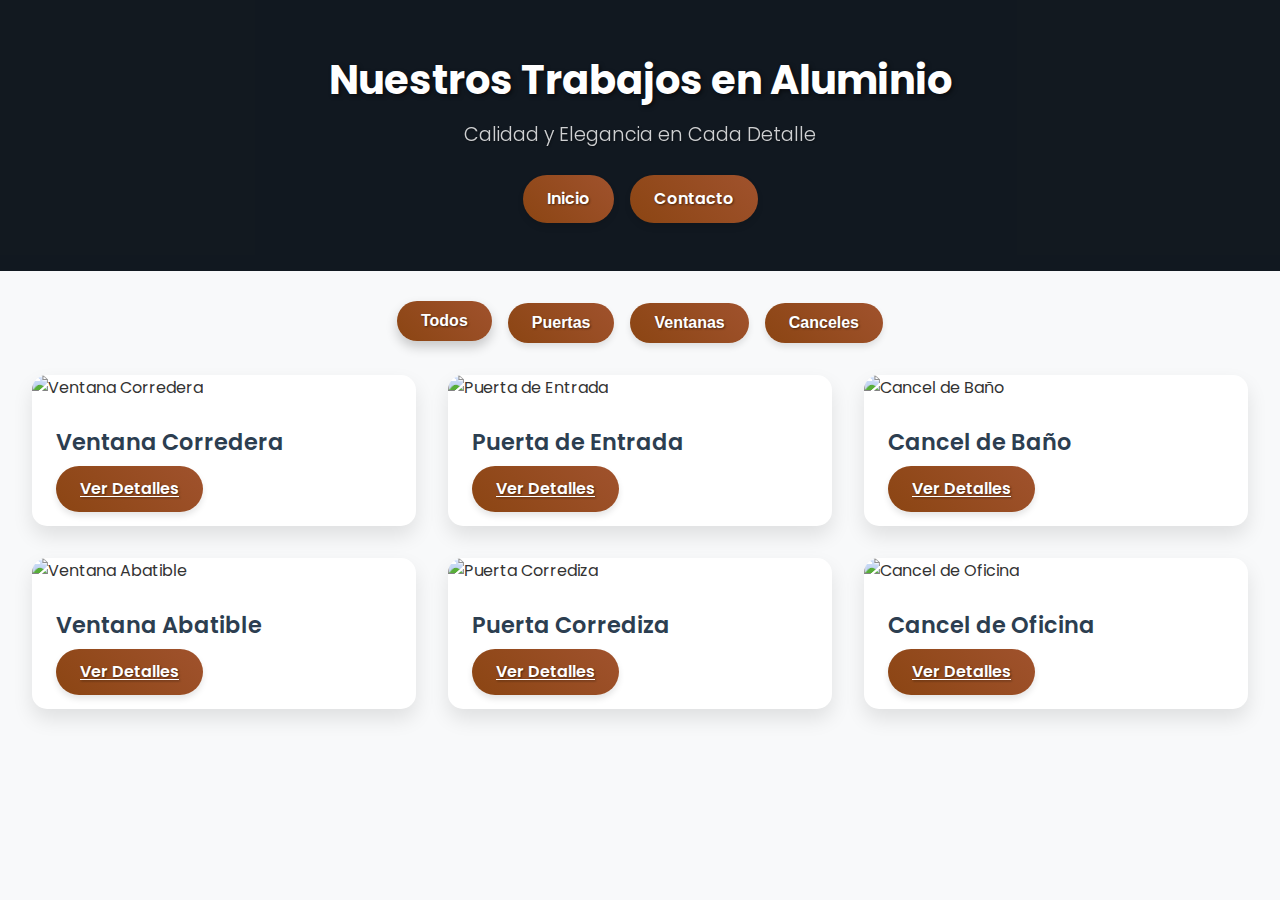
==== commit 6a998f60: "se modifico totalmente el diseño del acatalo aluminio.html" ====
--- a/aluminios.html
+++ b/aluminios.html
@@ -1,314 +1,58 @@
-    <!DOCTYPE html>
-    <html lang="es">
-    <head>
-        <meta charset="UTF-8">
-        <meta name="viewport" content="width=device-width, initial-scale=1.0">
-        <title>Catálogo de Trabajos en Aluminio</title>
-        <link href="https://cdn.jsdelivr.net/npm/bootstrap@5.3.0/dist/css/bootstrap.min.css" rel="stylesheet">
-        <link href="https://unpkg.com/aos@2.3.1/dist/aos.css" rel="stylesheet">
-        <link href="https://cdnjs.cloudflare.com/ajax/libs/lightbox2/2.11.3/css/lightbox.min.css" rel="stylesheet">
-        <link rel="stylesheet" href="https://cdnjs.cloudflare.com/ajax/libs/font-awesome/6.0.0/css/all.min.css">
-        <link rel="stylesheet" href="catalogo.css">
-    
-    </head>
-    <body>
-
-        <section class="catalog-section">
-            <div class="container">
-                <h2 class="section-title" data-aos="fade-up">Nuestros Trabajos</h2>
-                
-                <div class="filter-container" data-aos="fade-up">
-                    <div class="d-flex justify-content-center flex-wrap">
-                        <a href="index.html" class="filter-btn" style="text-decoration: none;">
-                            <i class="fas fa-home me-2"></i>Inicio
-                        </a>
-                        <button class="filter-btn active" data-filter="todos">Todos los Trabajos</button>
-                        <button class="filter-btn" data-filter="ventanas">Ventanas</button>
-                        <button class="filter-btn" data-filter="puertas">Puertas</button>
-                        <button class="filter-btn" data-filter="barandales">Barandales</button>
-                        <a href="herrerias.html" class="filter-btn" style="text-decoration: none;">Trabajos de Herreria</a>
-                    </div>
-                </div>
-                
-                <div class="catalog-wrapper">
-                    <div class="row g-4">
-                        <!-- Elemento del catálogo 1 -->
-                        <div class="col-lg-4 col-md-6" data-aos="fade-up">
-                            <div class="catalog-item" data-category="ventanas">
-                                <div class="catalog-img-wrapper">
-                                    <img src="img/Aluminio/VentanaCorrediza.jpg" alt="Ventana Moderna" class="catalog-img">
-                                </div>
-                                <div class="catalog-info">
-                                    <span class="catalog-category">Ventana</span>
-                                    <h3 class="catalog-title">Ventana Corrediza</h3>
-                                    <p class="catalog-description">Diseño contemporáneo con cristal templado y acabados premium.</p>
-                                    <div class="d-flex justify-content-center gap-2">
-                                        <button class="btn btn-action btn-details" data-bs-toggle="modal" data-bs-target="#detallesModal1">
-                                            <i class="fas fa-search-plus me-2"></i>Ver Detalles
-                                        </button>
-                                        <button class="btn btn-action btn-contact" data-bs-toggle="modal" data-bs-target="#contactoModal">
-                                            <i class="fas fa-envelope me-2"></i>Contáctanos
-                                        </button>
-                                    </div>
-                                </div>
-                            </div>
-                        </div>
-
-                        <!-- Elemento del catálogo 2 -->
-                        <div class="col-lg-4 col-md-6" data-aos="fade-up">
-                            <div class="catalog-item" data-category="puertas">
-                                <div class="catalog-img-wrapper">
-                                    <img src="img/puerta1.jpg" alt="Puerta de Aluminio" class="catalog-img">
-                                </div>
-                                <div class="catalog-info">
-                                    <span class="catalog-category">Puerta</span>
-                                    <h3 class="catalog-title">Puerta Principal de Aluminio</h3>
-                                    <p class="catalog-description">Elegante puerta de aluminio con diseño moderno y alta seguridad.</p>
-                                    <div class="d-flex justify-content-center gap-2">
-                                        <button class="btn btn-action btn-details" data-bs-toggle="modal" data-bs-target="#detallesModal2">
-                                            <i class="fas fa-search-plus me-2"></i>Ver Detalles
-                                        </button>
-                                        <button class="btn btn-action btn-contact" data-bs-toggle="modal" data-bs-target="#contactoModal">
-                                            <i class="fas fa-envelope me-2"></i>Contáctanos
-                                        </button>
-                                    </div>
-                                </div>
-                            </div>
-                        </div>
-
-                        <!-- Elemento del catálogo 3 -->
-                        <div class="col-lg-4 col-md-6" data-aos="fade-up">
-                            <div class="catalog-item" data-category="barandales">
-                                <div class="catalog-img-wrapper">
-                                    <img src="img/barandal1.jpg" alt="Barandal Moderno" class="catalog-img">
-                                </div>
-                                <div class="catalog-info">
-                                    <span class="catalog-category">Barandal</span>
-                                    <h3 class="catalog-title">Barandal Minimalista</h3>
-                                    <p class="catalog-description">Barandal de aluminio con diseño minimalista y cristal templado.</p>
-                                    <div class="d-flex justify-content-center gap-2">
-                                        <button class="btn btn-action btn-details" data-bs-toggle="modal" data-bs-target="#detallesModal3">
-                                            <i class="fas fa-search-plus me-2"></i>Ver Detalles
-                                        </button>
-                                        <button class="btn btn-action btn-contact" data-bs-toggle="modal" data-bs-target="#contactoModal3">
-                                            <i class="fas fa-envelope me-2"></i>Contáctanos
-                                        </button>
-                                    </div>
-                                </div>
-                            </div>
-                        </div>
-
-                        <!-- Elemento del catálogo 4 -->    
-                        <div class="col-lg-4 col-md-6" data-aos="fade-up">
-                            <div class="catalog-item" data-category="barandales">
-                                <div class="catalog-img-wrapper">
-                                    <img src="img/barandal1.jpg" alt="Barandal Moderno" class="catalog-img">
-                                </div>
-                                <div class="catalog-info">
-                                    <span class="catalog-category">Barandal</span>
-                                    <h3 class="catalog-title">Puerta 1</h3>
-                                    <p class="catalog-description">Barandal de aluminio con diseño minimalista y cristal templado.</p>
-                                    <div class="d-flex justify-content-center gap-2">
-                                        <button class="btn btn-action btn-details" data-bs-toggle="modal" data-bs-target="#detallesModal4">
-                                            <i class="fas fa-search-plus me-2"></i>Ver Detalles
-                                        </button>
-                                        <button class="btn btn-action btn-contact" data-bs-toggle="modal" data-bs-target="#contactoModal4">
-                                            <i class="fas fa-envelope me-2"></i>Contáctanos
-                                        </button>
-                                    </div>
-                                </div>
-                            </div>
-                        </div>
-                        <!--Elemento del catálogo 5-->
-                        <div class="col-lg-4 col-md-6" data-aos="fade-up">
-                            <div class="catalog-item" data-category="barandales">
-                                <div class="catalog-img-wrapper">
-                                    <img src="img/barandal1.jpg" alt="Barandal Moderno" class="catalog-img">
-                                </div>
-                                <div class="catalog-info">
-                                    <span class="catalog-category">Ventana</span>
-                                    <h3 class="catalog-title">Ventana</h3>
-                                    <p class="catalog-description">Ventana de aluminio con diseño minimalista y cristal templado.</p>
-                                    <div class="d-flex justify-content-center gap-2">
-                                        <button class="btn btn-action btn-details" data-bs-toggle="modal" data-bs-target="#detallesModal5">
-                                            <i class="fas fa-search-plus me-2"></i>Ver Detalles
-                                        </button>
-                                        <button class="btn btn-action btn-contact" data-bs-toggle="modal" data-bs-target="#contactoModal5">
-                                            <i class="fas fa-envelope me-2"></i>Contáctanos
-                                        </button>
-                                    </div>
-                                </div>
-                            </div>
-                        </div>
-
-                    </div>
-                </div>
-            </div>
-        </section>
-
-        <!-- Modal de Detalles -->
-        <div class="modal fade" id="detallesModal1" tabindex="-1">
-            <div class="modal-dialog modal-lg modal-dialog-centered">
-                <div class="modal-content">
-                    <div class="modal-header">
-                        <h5 class="modal-title"><i class="fas fa-info-circle me-2"></i>Ventana Moderna - Especificaciones</h5>
-                        <button type="button" class="btn-close btn-close-white" data-bs-dismiss="modal"></button>
-                    </div>
-                    <div class="modal-body">
-                        <div class="modal-img-container">
-                            <img src="img/Aluminio/VentanaCorrediza.jpg" alt="Ventana Moderna" class="modal-img">
-                        </div>
-                        <h6 class="fw-bold mb-4">Características Principales:</h6>
-                        <ul class="specs-list">
-                            <li>Material: Aluminio anodizado serie 3000</li>
-                            <li>Cristal templado de 6mm con filtro UV</li>
-                            <li>Sistema de cierre hermético de alta seguridad</li>
-                            <li>Medidas personalizables según necesidades</li>
-                            <li>Garantía extendida de 5 años</li>
-                            <li>Instalación profesional incluida</li>
-                        </ul>
-                    </div>
-                </div>
+<!DOCTYPE html>
+<html lang="es">
+<head>
+    <meta charset="UTF-8">
+    <meta name="viewport" content="width=device-width, initial-scale=1.0">
+    <title>Catálogo de Trabajos en Aluminio</title>
+    <link rel="stylesheet" href="catalogo.css">
+    <link rel="stylesheet" href="https://cdnjs.cloudflare.com/ajax/libs/font-awesome/6.1.1/css/all.min.css">
+    <link href="https://fonts.googleapis.com/css2?family=Poppins:wght@300;400;600;700&display=swap" rel="stylesheet">
+</head>
+<body>
+    <header>
+        <div class="header-content">
+            <h1>Nuestros Trabajos en Aluminio</h1>
+            <p>Calidad y Elegancia en Cada Detalle</p>
+            <div class="header-buttons">
+                <a href="#" class="header-button wood-button">Inicio</a>
+                <a href="#" class="header-button wood-button">Contacto</a>
             </div>
         </div>
+    </header>
 
-        <!-- Modal de Detalles 2 -->
-        <div class="modal fade" id="detallesModal2" tabindex="-1">
-            <div class="modal-dialog modal-lg modal-dialog-centered">
-                <div class="modal-content">
-                    <div class="modal-header">
-                        <h5 class="modal-title"><i class="fas fa-info-circle me-2"></i>Puerta Principal - Especificaciones</h5>
-                        <button type="button" class="btn-close btn-close-white" data-bs-dismiss="modal"></button>
-                    </div>
-                    <div class="modal-body">
-                        <div class="modal-img-container">
-                            <img src="img/puerta1.jpg" alt="Puerta de Aluminio" class="modal-img">
-                        </div>
-                        <h6 class="fw-bold mb-4">Características Principales:</h6>
-                        <ul class="specs-list">
-                            <li>Material: Aluminio reforzado de alta resistencia</li>
-                            <li>Cerradura de seguridad multipunto</li>
-                            <li>Diseño personalizable</li>
-                            <li>Acabado resistente a la intemperie</li>
-                            <li>Garantía de 3 años</li>
-                            <li>Instalación incluida</li>
-                        </ul>
-                    </div>
-                </div>
+    <nav class="filter-nav">
+        <button class="filter-button wood-button active" data-filter="todos">Todos</button>
+        <button class="filter-button wood-button" data-filter="puertas">Puertas</button>
+        <button class="filter-button wood-button" data-filter="ventanas">Ventanas</button>
+        <button class="filter-button wood-button" data-filter="canceles">Canceles</button>
+    </nav>
+
+    <main>
+        <div id="catalog" class="catalog-grid">
+            <!-- Las imágenes se agregarán dinámicamente con JavaScript -->
+        </div>
+    </main>
+
+    <div id="modal" class="modal">
+        <div class="modal-content">
+            <span class="close">&times;</span>
+            <img id="modal-img" src="" alt="">
+            <h2 id="modal-title"></h2>
+            <p id="modal-description"></p>
+            <div class="social-buttons">
+                <a href="#" id="whatsapp-button" class="social-button whatsapp wood-button" target="_blank" rel="noopener noreferrer">
+                    <i class="fab fa-whatsapp"></i> WhatsApp
+                </a>
+                <a href="#" id="facebook-button" class="social-button facebook wood-button" target="_blank" rel="noopener noreferrer">
+                    <i class="fab fa-facebook-f"></i> Facebook
+                </a>
+                <a href="#" id="instagram-button" class="social-button instagram wood-button" target="_blank" rel="noopener noreferrer">
+                    <i class="fab fa-instagram"></i> Instagram
+                </a>
             </div>
         </div>
+    </div>
 
-        <!-- Modal de Detalles 3 -->
-        <div class="modal fade" id="detallesModal3" tabindex="-1">
-            <div class="modal-dialog modal-lg modal-dialog-centered">
-                <div class="modal-content">
-                    <div class="modal-header">
-                        <h5 class="modal-title"><i class="fas fa-info-circle me-2"></i>Barandal Minimalista - Especificaciones</h5>
-                        <button type="button" class="btn-close btn-close-white" data-bs-dismiss="modal"></button>
-                    </div>
-                    <div class="modal-body">
-                        <div class="modal-img-container">
-                            <img src="img/barandal1.jpg" alt="Barandal Moderno" class="modal-img">
-                        </div>
-                        <h6 class="fw-bold mb-4">Características Principales:</h6>
-                        <ul class="specs-list">
-                            <li>Aluminio de alta calidad</li>
-                            <li>Cristal templado de seguridad</li>
-                            <li>Diseño personalizable</li>
-                            <li>Acabado resistente a la corrosión</li>
-                            <li>Garantía de 2 años</li>
-                            <li>Instalación profesional</li>
-                        </ul>
-                    </div>
-                </div>
-            </div>
-        </div>
-
-        <!-- Modal de Detalles 4 -->
-        <div class="modal fade" id="detallesModal4" tabindex="-1">
-            <div class="modal-dialog modal-lg modal-dialog-centered">
-                <div class="modal-content">
-                    <div class="modal-header">
-                        <h5 class="modal-title"><i class="fas fa-info-circle me-2"></i>Barandal Minimalista - Especificaciones</h5>
-                        <button type="button" class="btn-close btn-close-white" data-bs-dismiss="modal"></button>
-                    </div>
-                    <div class="modal-body">
-                        <div class="modal-img-container">
-                            <img src="img/barandal1.jpg" alt="Barandal Moderno" class="modal-img">
-                        </div>
-                        <h6 class="fw-bold mb-4">Características Principales:</h6>
-                        <ul class="specs-list">
-                            <li>Aluminio de alta calidad</li>
-                            <li>Cristal templado de seguridad</li>
-                            <li>Diseño personalizable</li>
-                            <li>Acabado resistente a la corrosión</li>
-                            <li>Garantía de 2 años</li>
-                            <li>Instalación profesional</li>
-                        </ul>
-                    </div>
-                </div>
-            </div>
-        </div>
-
-        <!-- Modal de Detalles 5 -->
-        <div class="modal fade" id="detallesModal5" tabindex="-1">
-            <div class="modal-dialog modal-lg modal-dialog-centered">
-                <div class="modal-content">
-                    <div class="modal-header">
-                        <h5 class="modal-title"><i class="fas fa-info-circle me-2"></i>Barandal Minimalista - Especificaciones</h5>
-                        <button type="button" class="btn-close btn-close-white" data-bs-dismiss="modal"></button>
-                    </div>
-                    <div class="modal-body">
-                        <div class="modal-img-container">
-                            <img src="img/barandal1.jpg" alt="Barandal Moderno" class="modal-img">
-                        </div>
-                        <h6 class="fw-bold mb-4">Características Principales:</h6>
-                        <ul class="specs-list">
-                            <li>Ventana de Aluminio de alta calidad</li>
-                            <li>Cristal templado de seguridad</li>
-                            <li>Diseño personalizable</li>
-                            <li>Acabado resistente a la corrosión</li>
-                            <li>Garantía de 2 años</li>
-                            <li>Instalación profesional</li>
-                        </ul>
-                    </div>
-                </div>
-            </div>
-        </div>
-
-        <!-- Modal de Contacto -->
-        <div class="modal fade" id="contactoModal" tabindex="-1">
-            <div class="modal-dialog modal-dialog-centered">
-                <div class="modal-content">
-                    <div class="modal-header">
-                        <h5 class="modal-title"><i class="fas fa-handshake me-2"></i>Conecta con Nosotros</h5>
-                        <button type="button" class="btn-close btn-close-white" data-bs-dismiss="modal"></button>
-                    </div>
-                    <div class="modal-body text-center">
-                        <p class="lead mb-4">Elige tu medio preferido para contactarnos:</p>
-                        <div class="social-links">
-                            <a href="https://facebook.com/tuempresa" target="_blank" title="Facebook">
-                                <i class="fab fa-facebook-f"></i>
-                            </a>
-                            <a href="https://instagram.com/tuempresa" target="_blank" title="Instagram">
-                                <i class="fab fa-instagram"></i>
-                            </a>
-                            <a href="https://wa.me/1234567890" target="_blank" title="WhatsApp">
-                                <i class="fab fa-whatsapp"></i>
-                            </a>
-                            <a href="mailto:contacto@tuempresa.com" title="Email">
-                                <i class="far fa-envelope"></i>
-                            </a>
-                        </div>
-                    </div>
-                </div>
-            </div>
-        </div>
-
-        <script src="https://cdn.jsdelivr.net/npm/bootstrap@5.3.0/dist/js/bootstrap.bundle.min.js"></script>
-        <script src="https://unpkg.com/aos@2.3.1/dist/aos.js"></script>
-        <script src="catalogo.js"></script>
-        
-    
-    </body>
-    </html>
+    <script src="catalogo.js"></script>
+</body>
+</html>
--- a/catalogo.css
+++ b/catalogo.css
@@ -1,325 +1,329 @@
 :root {
-    --primary-color: #2c3e50;
-    --secondary-color: #e67e22;
-    --accent-color: #3498db;
-    --light-bg: #f8f9fa;
-    --dark-bg: #2c3e50;
-}
-
-.catalog-section {
-    padding: 60px 0;
-    background: var(--light-bg);
-}
-
-.section-title {
-    font-size: 2.5rem;
-    font-weight: 700;
-    margin-bottom: 1.5rem;
-    background: linear-gradient(45deg, var(--primary-color), var(--secondary-color));
-    background-clip: text;
-    -webkit-background-clip: text;
-    -webkit-text-fill-color: transparent;
+    --primary-color: #3498db;
+    --secondary-color: #2c3e50;
+    --accent-color: #e74c3c;
+    --background-color: #f8f9fa;
+    --text-color: #333;
+    --light-text-color: #fff;
+    --wood-color-1: #8B4513;
+    --wood-color-2: #A0522D;
+}
+
+* {
+    margin: 0;
+    padding: 0;
+    box-sizing: border-box;
+}
+
+body {
+    font-family: 'Poppins', sans-serif;
+    line-height: 1.6;
+    background-color: var(--background-color);
+    color: var(--text-color);
+}
+
+header {
+    background-color: var(--secondary-color);
+    color: var(--light-text-color);
     text-align: center;
-}
-
-.catalog-wrapper {
-    padding: 20px;
-    border-radius: 20px;
-    background: white;
-    box-shadow: 0 10px 30px rgba(0,0,0,0.1);
-}
-
-.catalog-item {
-    margin-bottom: 30px;
-    transition: all 0.5s cubic-bezier(0.4, 0, 0.2, 1);
-    border-radius: 20px;
-    overflow: hidden;
-    box-shadow: 0 8px 25px rgba(0,0,0,0.1);
-    background: white;
+    padding: 3rem 1rem;
+    margin-bottom: 2rem;
+    background-image: url('https://images.unsplash.com/photo-1601662528567-526cd06f6582?ixlib=rb-4.0.3&ixid=MnwxMjA3fDB8MHxwaG90by1wYWdlfHx8fGVufDB8fHx8&auto=format&fit=crop&w=1920&q=80');
+    background-size: cover;
+    background-position: center;
     position: relative;
 }
 
-.catalog-item:hover {
-    transform: translateY(-15px);
-    box-shadow: 0 15px 35px rgba(0,0,0,0.2);
-}
-
-.catalog-img-wrapper {
-    position: relative;
-    overflow: hidden;
-    padding-top: 75%; /* Aspect ratio 4:3 */
-}
-
-.catalog-img {
+header::before {
+    content: '';
     position: absolute;
     top: 0;
     left: 0;
+    right: 0;
+    bottom: 0;
+    background-color: rgba(0, 0, 0, 0.6);
+}
+
+.header-content {
+    position: relative;
+    z-index: 1;
+}
+
+header h1 {
+    font-size: 2.5rem;
+    margin-bottom: 0.5rem;
+    font-weight: 700;
+    text-shadow: 2px 2px 4px rgba(0, 0, 0, 0.5);
+}
+
+header p {
+    font-size: 1.2rem;
+    font-weight: 300;
+    opacity: 0.8;
+    margin-bottom: 1.5rem;
+    text-shadow: 1px 1px 2px rgba(0, 0, 0, 0.5);
+}
+
+.header-buttons {
+    display: flex;
+    justify-content: center;
+    gap: 1rem;
+}
+
+.header-button {
+    padding: 0.7rem 1.5rem;
+    font-size: 1rem;
+    text-decoration: none;
+}
+
+.filter-nav {
+    display: flex;
+    justify-content: center;
+    flex-wrap: wrap;
+    gap: 1rem;
+    margin-bottom: 2rem;
+    padding: 0 1rem;
+}
+
+.wood-button {
+    background: linear-gradient(45deg, var(--wood-color-1), var(--wood-color-2));
+    color: var(--light-text-color);
+    border: none;
+    padding: 0.7rem 1.5rem;
+    border-radius: 50px;
+    cursor: pointer;
+    transition: all 0.3s ease;
+    font-size: 1rem;
+    font-weight: 600;
+    text-shadow: 1px 1px 2px rgba(0, 0, 0, 0.5);
+    box-shadow: 0 4px 6px rgba(0, 0, 0, 0.1);
+    position: relative;
+    overflow: hidden;
+}
+
+.wood-button::before {
+    content: '';
+    position: absolute;
+    top: 0;
+    left: -100%;
     width: 100%;
     height: 100%;
+    background: linear-gradient(
+        90deg,
+        transparent,
+        rgba(255, 255, 255, 0.2),
+        transparent
+    );
+    transition: 0.5s;
+}
+
+.wood-button:hover::before {
+    left: 100%;
+}
+
+.wood-button:hover,
+.wood-button.active {
+    transform: translateY(-2px);
+    box-shadow: 0 6px 12px rgba(0, 0, 0, 0.2);
+}
+
+.catalog-grid {
+    display: grid;
+    grid-template-columns: repeat(auto-fit, minmax(280px, 1fr));
+    gap: 2rem;
+    padding: 0 2rem 2rem;
+    max-width: 1400px;
+    margin: 0 auto;
+}
+
+.catalog-item {
+    background-color: var(--light-text-color);
+    border-radius: 15px;
+    box-shadow: 0 10px 20px rgba(0, 0, 0, 0.1);
+    overflow: hidden;
+    transition: transform 0.3s ease, box-shadow 0.3s ease;
+    opacity: 0;
+    transform: translateY(20px);
+}
+
+.catalog-item.show {
+    opacity: 1;
+    transform: translateY(0);
+}
+
+.catalog-item:hover {
+    transform: translateY(-10px);
+    box-shadow: 0 15px 30px rgba(0, 0, 0, 0.2);
+}
+
+.catalog-item img {
+    width: 100%;
+    height: 250px;
     object-fit: cover;
-    transition: transform 0.8s cubic-bezier(0.4, 0, 0.2, 1);
-}
-
-.catalog-item:hover .catalog-img {
-    transform: scale(1.1);
-}
-
-.catalog-info {
-    padding: 25px;
-    background: white;
-    position: relative;
-}
-
-.catalog-category {
-    position: absolute;
-    top: -15px;
-    right: 20px;
-    background: var(--secondary-color);
-    color: white;
-    padding: 5px 15px;
-    border-radius: 20px;
-    font-size: 0.8rem;
+    transition: transform 0.3s ease;
+}
+
+.catalog-item:hover img {
+    transform: scale(1.05);
+}
+
+.catalog-item-content {
+    padding: 1.5rem;
+}
+
+.catalog-item-title {
+    font-size: 1.4rem;
+    margin-bottom: 1rem;
+    color: var(--secondary-color);
     font-weight: 600;
-    box-shadow: 0 4px 15px rgba(230,126,34,0.3);
-}
-
-.catalog-title {
-    font-size: 1.4rem;
-    margin-bottom: 12px;
-    color: var(--primary-color);
+}
+
+.modal {
+    display: none;
+    position: fixed;
+    z-index: 1000;
+    left: 0;
+    top: 0;
+    width: 100%;
+    height: 100%;
+    overflow: auto;
+    background-color: rgba(0, 0, 0, 0.8);
+    opacity: 0;
+    transition: opacity 0.3s ease;
+}
+
+.modal.show {
+    opacity: 1;
+}
+
+.modal-content {
+    background-color: var(--light-text-color);
+    margin: 10% auto;
+    padding: 2rem;
+    border-radius: 15px;
+    width: 90%;
+    max-width: 700px;
+    box-shadow: 0 15px 30px rgba(0, 0, 0, 0.3);
+    transform: scale(0.7);
+    opacity: 0;
+    transition: all 0.3s ease;
+}
+
+.modal.show .modal-content {
+    transform: scale(1);
+    opacity: 1;
+}
+
+.close {
+    color: #aaa;
+    float: right;
+    font-size: 28px;
+    font-weight: bold;
+    cursor: pointer;
+    transition: color 0.3s ease;
+}
+
+.close:hover,
+.close:focus {
+    color: var(--secondary-color);
+}
+
+#modal-img {
+    width: 100%;
+    height: auto;
+    border-radius: 10px;
+    margin-bottom: 1.5rem;
+}
+
+#modal-title {
+    color: var(--secondary-color);
+    margin-bottom: 1rem;
+    font-size: 2rem;
     font-weight: 700;
 }
 
-.catalog-description {
-    color: #666;
-    font-size: 1rem;
-    line-height: 1.6;
-    margin-bottom: 20px;
-}
-
-.filter-container {
-    padding: 20px;
-    margin-bottom: 40px;
-    background: white;
-    border-radius: 15px;
-    box-shadow: 0 5px 20px rgba(0,0,0,0.08);
-}
-
-.filter-btn {
-    margin: 5px;
-    padding: 12px 25px;
-    border: none;
-    border-radius: 30px;
-    background: var(--light-bg);
-    color: var(--primary-color);
-    transition: all 0.4s cubic-bezier(0.4, 0, 0.2, 1);
-    font-weight: 600;
-    font-size: 0.9rem;
-}
-
-.filter-btn:hover, .filter-btn.active {
-    background: var(--secondary-color);
-    color: white;
-    transform: translateY(-3px);
-    box-shadow: 0 5px 15px rgba(230,126,34,0.3);
-}
-
-.btn-action {
-    padding: 10px 25px;
-    border-radius: 25px;
-    transition: all 0.4s cubic-bezier(0.4, 0, 0.2, 1);
-    margin: 5px;
-    font-weight: 600;
-    font-size: 0.9rem;
-    border: none;
-}
-
-.btn-details {
-    background: var(--primary-color);
-    color: white;
-}
-
-.btn-details:hover {
-    background: var(--accent-color);
-    transform: translateY(-2px);
-    box-shadow: 0 5px 15px rgba(52,152,219,0.3);
-}
-
-.btn-contact {
-    background: var(--secondary-color);
-    color: white;
-}
-
-.btn-contact:hover {
-    background: #d35400;
-    transform: translateY(-2px);
-    box-shadow: 0 5px 15px rgba(230,126,34,0.3);
-}
-
-.modal-content {
-    border-radius: 20px;
-    border: none;
-    box-shadow: 0 15px 50px rgba(0,0,0,0.2);
-}
-
-.modal-header {
-    border-bottom: 2px solid #eee;
-    padding: 25px 30px;
-    background: linear-gradient(45deg, var(--primary-color), var(--accent-color));
-    border-radius: 20px 20px 0 0;
-    color: white;
-}
-
-.modal-body {
-    padding: 30px;
-}
-
-.social-links {
+#modal-description {
+    color: var(--text-color);
+    margin-bottom: 1.5rem;
+    line-height: 1.8;
+    font-size: 1.1rem;
+}
+
+.social-buttons {
     display: flex;
-    justify-content: center;
-    gap: 25px;
-    margin-top: 25px;
-}
-
-.social-links a {
-    font-size: 28px;
-    color: var(--primary-color);
-    transition: all 0.4s cubic-bezier(0.4, 0, 0.2, 1);
-    background: var(--light-bg);
-    width: 60px;
-    height: 60px;
-    border-radius: 50%;
-    display: flex;
+    justify-content: space-around;
+    margin-top: 1.5rem;
+}
+
+.social-button {
+    display: inline-flex;
     align-items: center;
     justify-content: center;
-}
-
-.social-links a:hover {
-    color: white;
-    background: var(--secondary-color);
-    transform: translateY(-5px) rotate(360deg);
-    box-shadow: 0 8px 20px rgba(230,126,34,0.3);
-}
-
-.modal-img-container {
-    position: relative;
-    border-radius: 15px;
-    overflow: hidden;
-    margin-bottom: 25px;
-}
-
-.modal-img {
-    width: 100%;
-    border-radius: 15px;
-    transition: transform 0.5s ease;
-}
-
-.modal-img:hover {
-    transform: scale(1.05);
-}
-
-.specs-list {
-    list-style: none;
-    padding: 0;
-}
-
-.specs-list li {
-    margin-bottom: 15px;
-    padding-left: 30px;
-    position: relative;
-    font-size: 1.1rem;
-    color: #555;
-}
-
-.specs-list li:before {
-    content: "✓";
-    color: var(--secondary-color);
-    font-weight: bold;
-    position: absolute;
-    left: 0;
-}
-
-/* Mejoras para móvil */
+    padding: 0.7rem 1.5rem;
+    border-radius: 50px;
+    color: var(--light-text-color);
+    text-decoration: none;
+    transition: all 0.3s ease;
+    font-weight: 600;
+    width: 30%;
+}
+
+.social-button:hover {
+    transform: translateY(-2px);
+    box-shadow: 0 6px 12px rgba(0, 0, 0, 0.2);
+}
+
+.social-button i {
+    margin-right: 0.5rem;
+}
+
 @media (max-width: 768px) {
-    .catalog-section {
-        padding: 40px 0;
-    }
-
-    .section-title {
+    header {
+        padding: 2rem 1rem;
+    }
+
+    header h1 {
         font-size: 2rem;
     }
 
-    .filter-container {
-        overflow-x: auto;
-        white-space: nowrap;
-        padding: 15px;
-        margin: 0 -15px 30px;
-        border-radius: 0;
-    }
-
-    .filter-btn {
-        padding: 10px 20px;
-        font-size: 0.85rem;
-    }
-
-    .catalog-item {
-        opacity: 0;
-        transition: opacity 0.3s ease, transform 0.3s ease;
-    }
-    
-    .catalog-item[style*="display: block"] {
-        opacity: 1;
-        transform: translateY(0);
-    }
-    
-    .catalog-item[style*="display: none"] {
-        opacity: 0;
-        transform: translateY(20px);
-    }
-    
-    
-    
-    
-
-    .catalog-title {
-        font-size: 1.2rem;
-    }
-
-    .social-links {
-        gap: 15px;
-    }
-
-    .social-links a {
-        width: 50px;
-        height: 50px;
-        font-size: 24px;
-    }
-
-    .modal-dialog {
-        margin: 10px;
-    }
-
-    .modal-header {
-        padding: 20px;
-    }
-
-    .modal-body {
-        padding: 20px;
-    }
-}
-
-/* Animaciones suaves */
-@keyframes fadeInUp {
-    from {
-        opacity: 0;
-        transform: translateY(20px);
-    }
-    to {
-        opacity: 1;
-        transform: translateY(0);
-    }
-}
-
-.animate-fadeInUp {
-    animation: fadeInUp 0.6s ease forwards;
-}+    header p {
+        font-size: 1rem;
+    }
+
+    .catalog-grid {
+        grid-template-columns: 1fr;
+        padding: 0 1rem 2rem;
+    }
+
+    .social-buttons {
+        flex-direction: column;
+        align-items: stretch;
+        gap: 1rem;
+    }
+
+    .social-button {
+        width: 100%;
+    }
+
+    .filter-nav {
+        flex-direction: column;
+        align-items: stretch;
+    }
+
+    .wood-button {
+        width: 100%;
+    }
+}
+
+@media (min-width: 769px) and (max-width: 1024px) {
+    .catalog-grid {
+        grid-template-columns: repeat(2, 1fr);
+    }
+}
+
+@media (min-width: 1025px) {
+    .catalog-grid {
+        grid-template-columns: repeat(3, 1fr);
+    }
+}
+
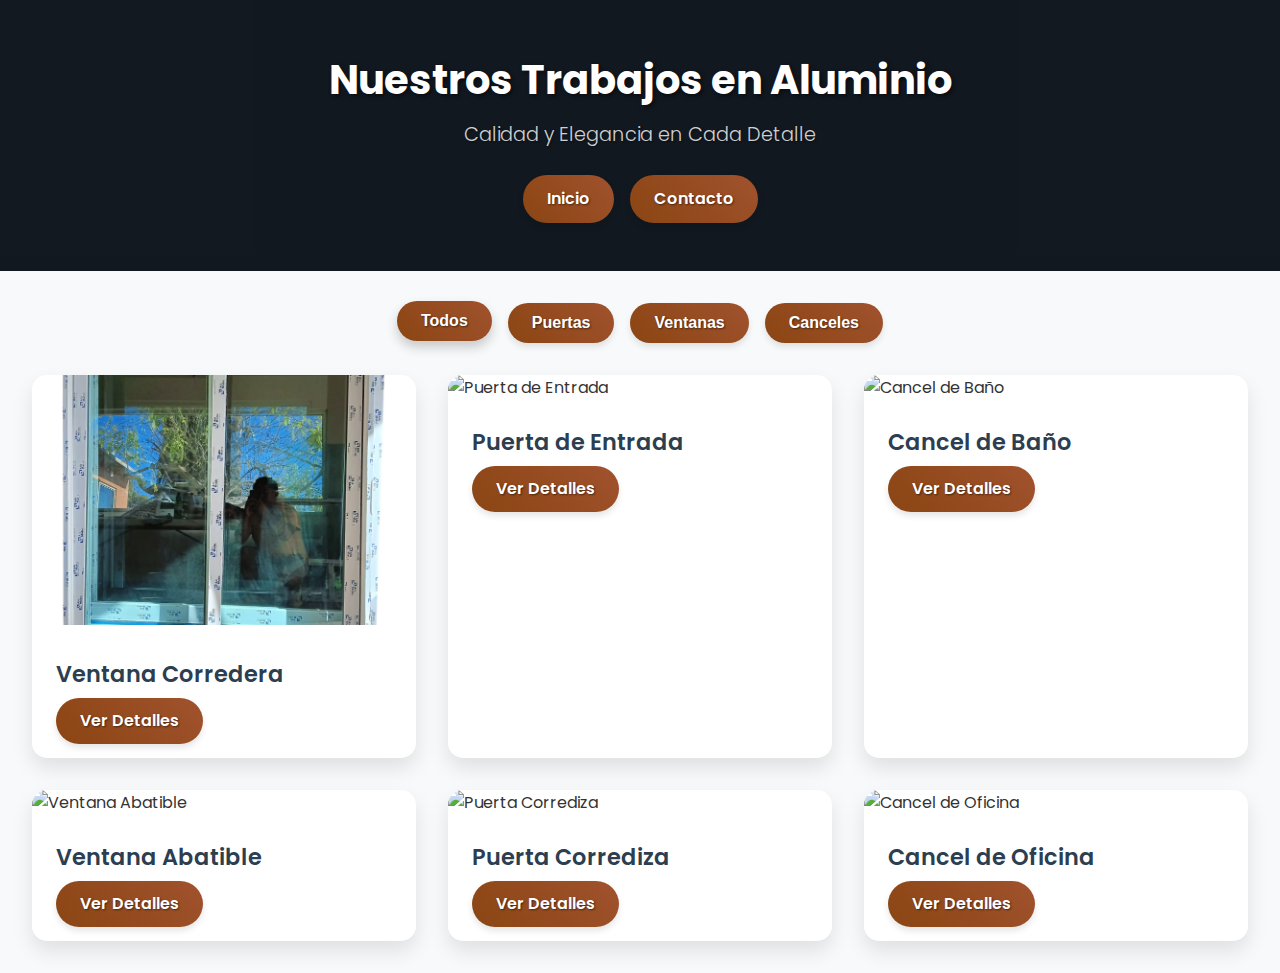
==== commit f7392ae9: "se actualizo el index con un boton animado" ====
--- a/aluminios.html
+++ b/aluminios.html
@@ -14,7 +14,7 @@
             <h1>Nuestros Trabajos en Aluminio</h1>
             <p>Calidad y Elegancia en Cada Detalle</p>
             <div class="header-buttons">
-                <a href="#" class="header-button wood-button">Inicio</a>
+                <a href="#" class="header-button wood-button" style="text-decoration: none;">Inicio</a>
                 <a href="#" class="header-button wood-button">Contacto</a>
             </div>
         </div>
--- a/catalogo.css
+++ b/catalogo.css
@@ -86,6 +86,7 @@
 }
 
 .wood-button {
+    text-decoration: none;
     background: linear-gradient(45deg, var(--wood-color-1), var(--wood-color-2));
     color: var(--light-text-color);
     border: none;
@@ -179,6 +180,7 @@
 }
 
 .modal {
+    
     display: none;
     position: fixed;
     z-index: 1000;
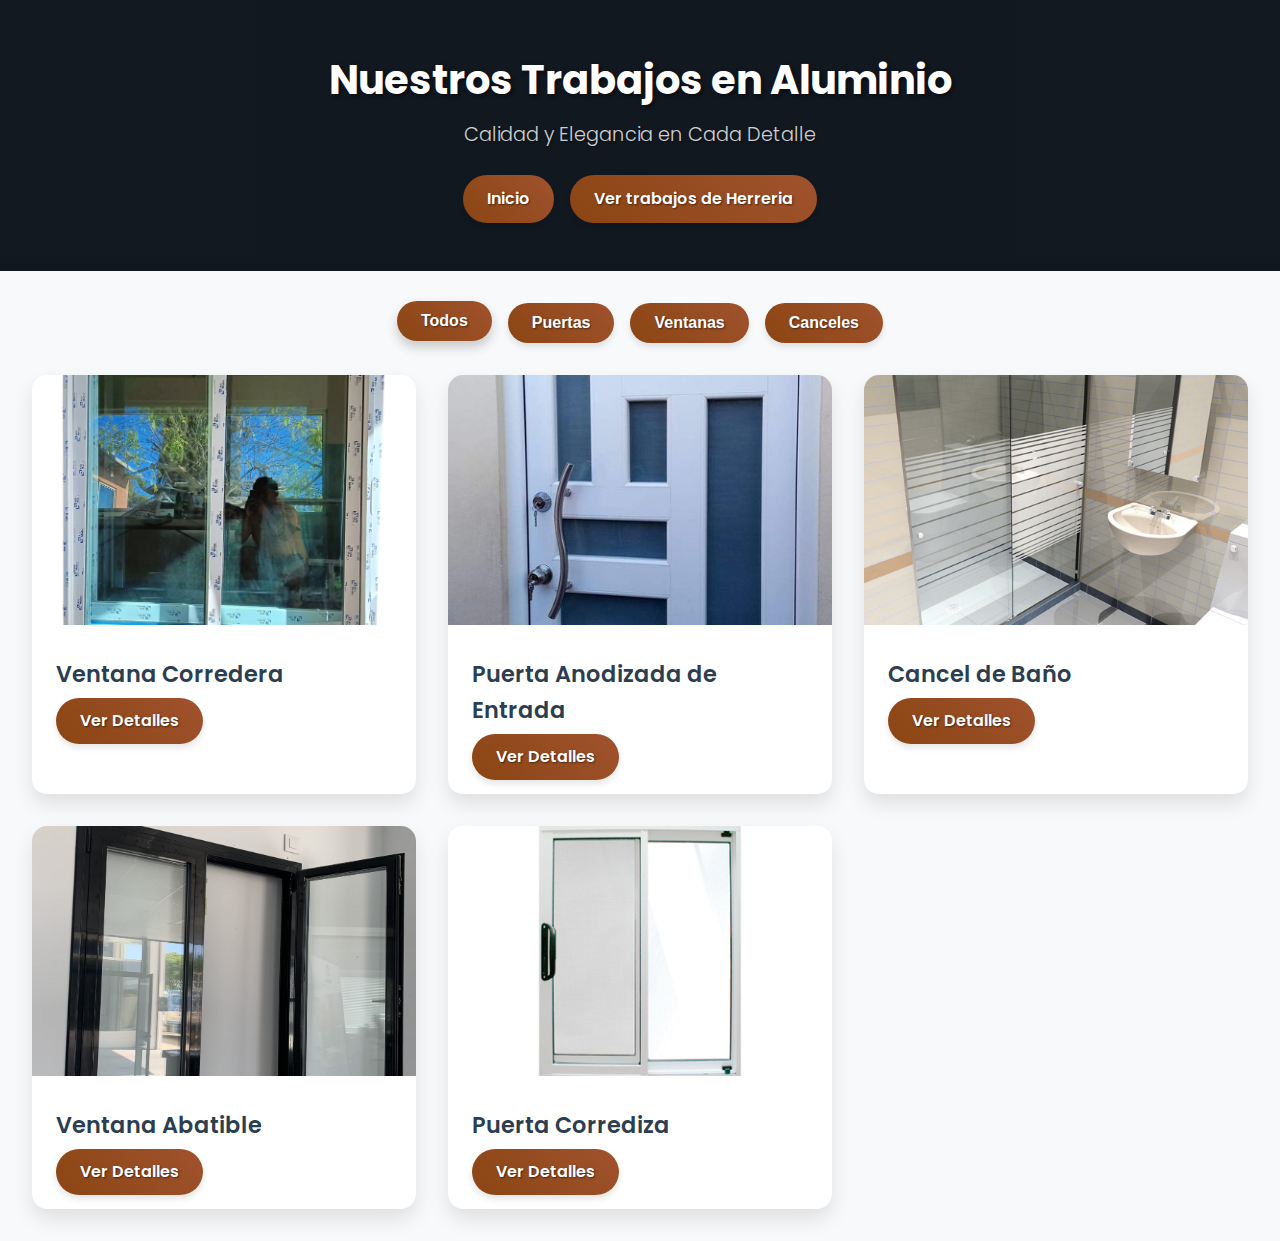
==== commit d478bdf0: "subida" ====
--- a/aluminios.html
+++ b/aluminios.html
@@ -14,8 +14,8 @@
             <h1>Nuestros Trabajos en Aluminio</h1>
             <p>Calidad y Elegancia en Cada Detalle</p>
             <div class="header-buttons">
-                <a href="#" class="header-button wood-button" style="text-decoration: none;">Inicio</a>
-                <a href="#" class="header-button wood-button">Contacto</a>
+                <a href="index.html" class="header-button wood-button" style="text-decoration: none;">Inicio</a>
+                <a href="herrerias.html" class="header-button wood-button">Ver trabajos de Herreria</a>
             </div>
         </div>
     </header>
@@ -53,6 +53,6 @@
         </div>
     </div>
 
-    <script src="catalogo.js"></script>
+    <script src="aluminios.js"></script>
 </body>
 </html>
